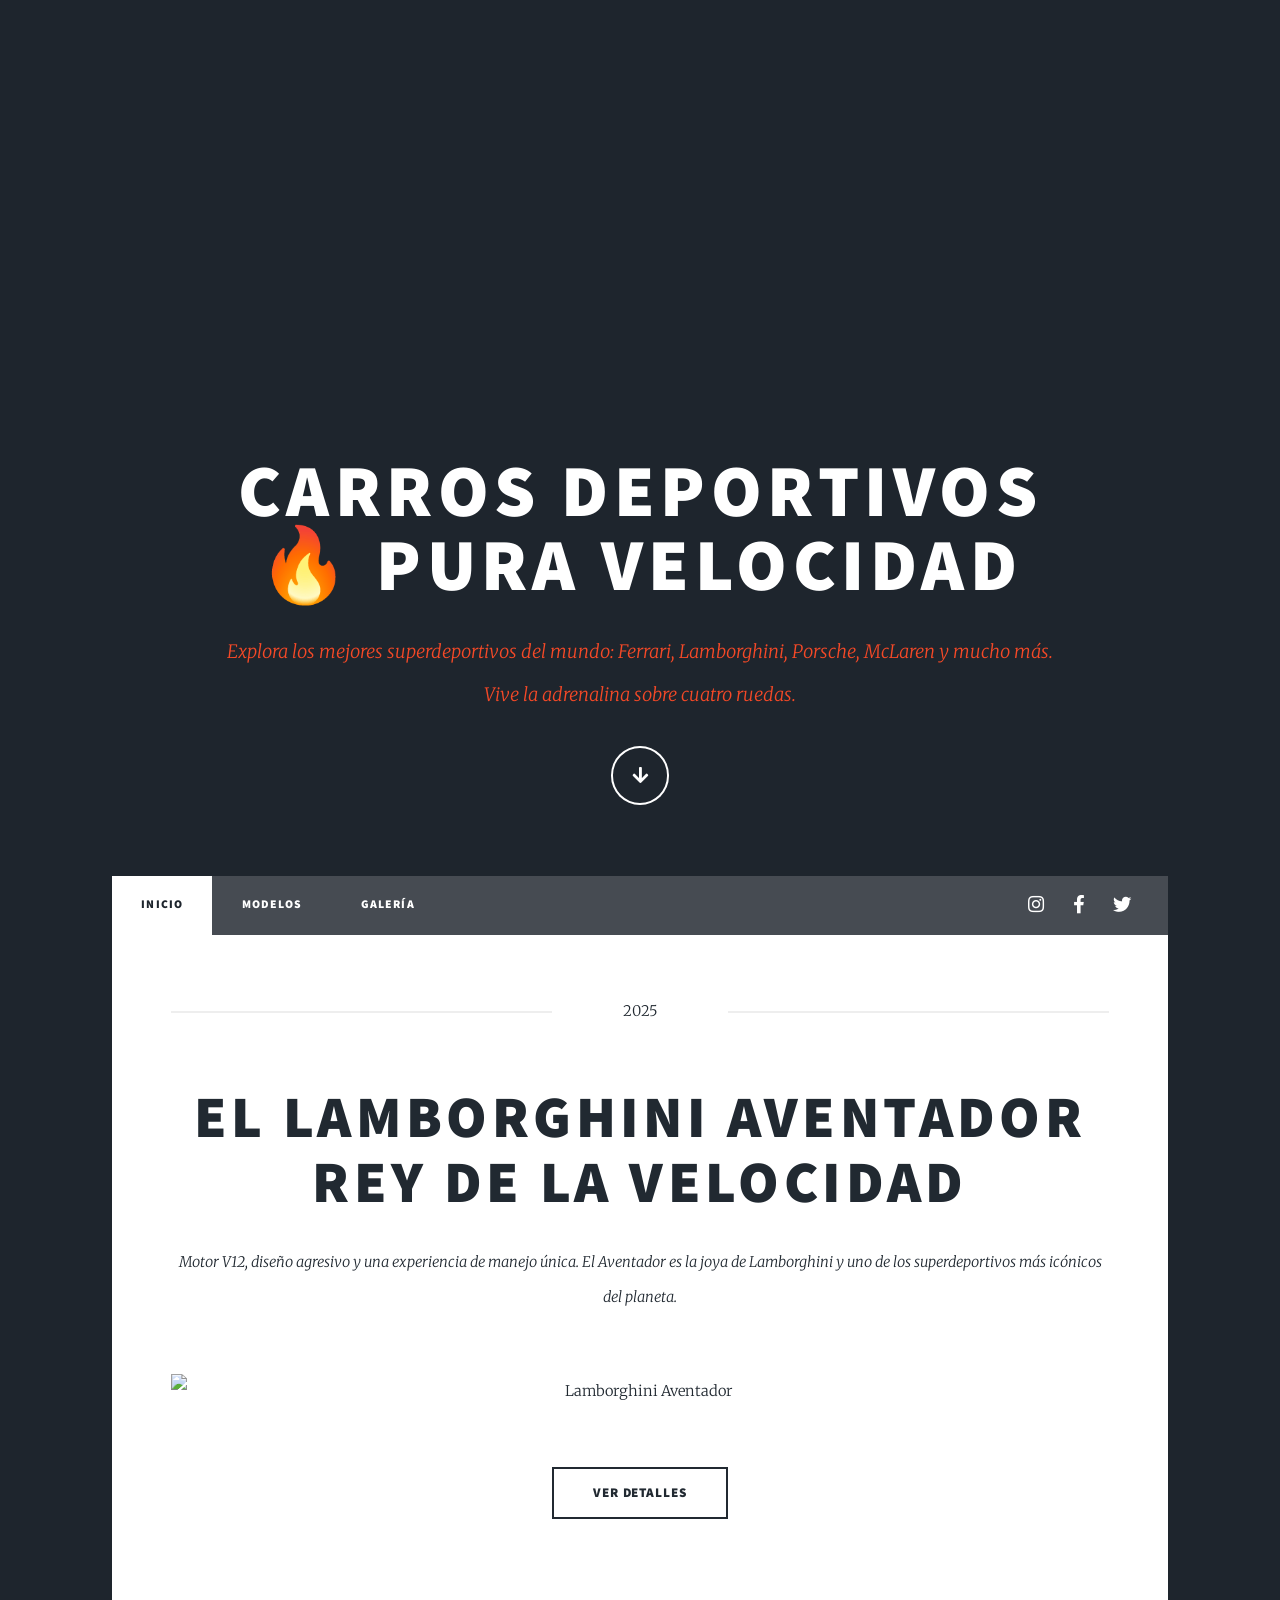
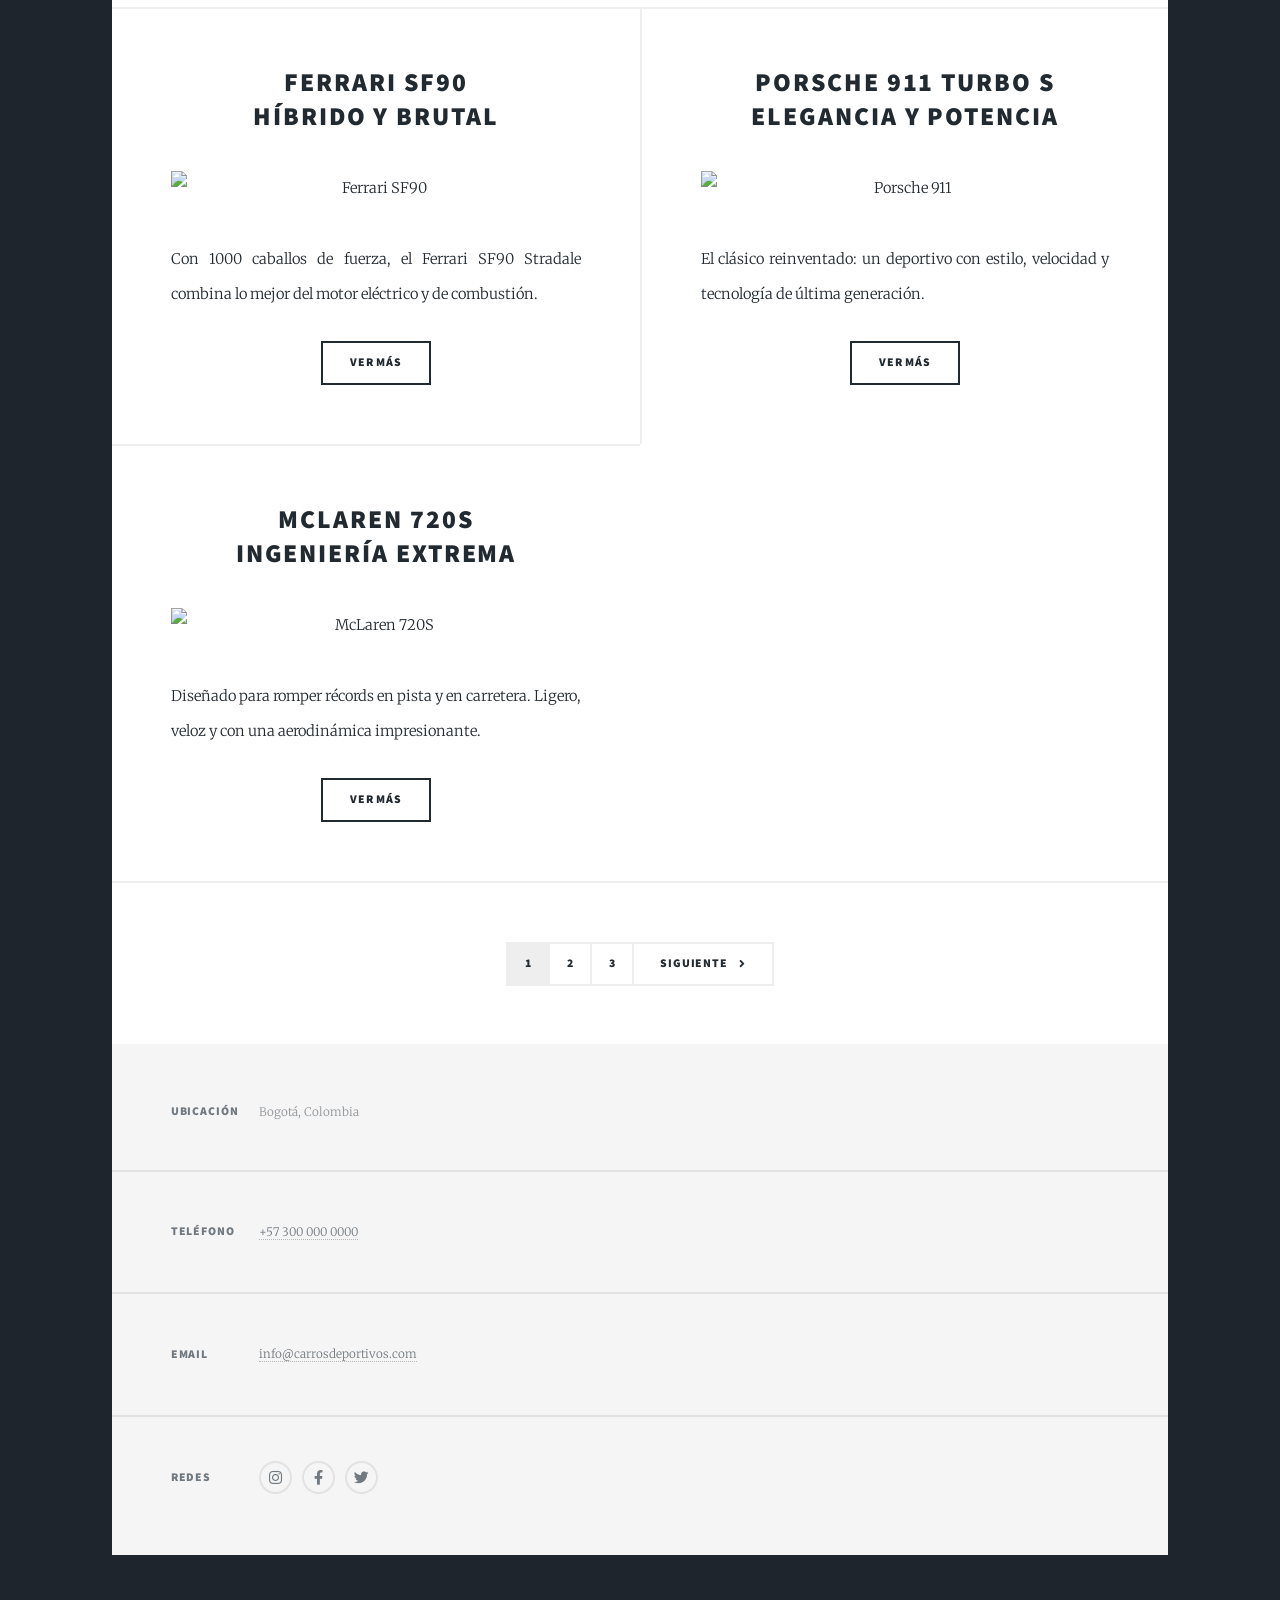
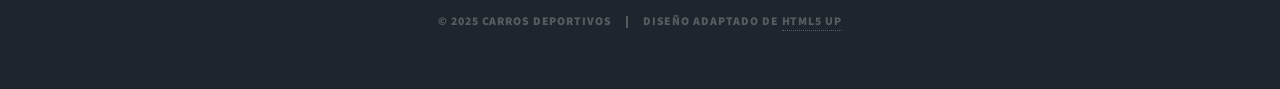
==== index.html @ 0b59e87b "Update index.html" ====
<!DOCTYPE HTML>
<html>
	<head>
		<title>Carros Deportivos</title>
		<meta charset="utf-8" />
		<meta name="viewport" content="width=device-width, initial-scale=1, user-scalable=no" />
		<link rel="stylesheet" href="assets/css/main.css" />
		<noscript><link rel="stylesheet" href="assets/css/noscript.css" /></noscript>
	</head>
	<body class="is-preload">

		<!-- Wrapper -->
			<img src="./assets/images/carros1.jpg" class="img-responsive" alt="">

				<!-- Intro -->
					<div id="intro">
						<h1>Carros Deportivos<br />
						🔥 Pura Velocidad</h1>
						<p>Explora los mejores superdeportivos del mundo: Ferrari, Lamborghini, Porsche, McLaren y mucho más.<br/>
						Vive la adrenalina sobre cuatro ruedas.</p>
						<ul class="actions">
							<li><a href="#main" class="button icon solid solo fa-arrow-down scrolly">Ver más</a></li>
						</ul>
					</div>

				<!-- Header -->
					<header id="header">
						<a href="index.html" class="logo">Carros Deportivos</a>
					</header>

				<!-- Nav -->
					<nav id="nav">
						<ul class="links">
							<li class="active"><a href="index.html">Inicio</a></li>
							<li><a href="generic.html">Modelos</a></li>
							<li><a href="elements.html">Galería</a></li>
						</ul>
						<ul class="icons">
							<li><a href="#" class="icon brands fa-instagram"><span class="label">Instagram</span></a></li>
							<li><a href="#" class="icon brands fa-facebook-f"><span class="label">Facebook</span></a></li>
							<li><a href="#" class="icon brands fa-twitter"><span class="label">Twitter</span></a></li>
						</ul>
					</nav>

				<!-- Main -->
					<div id="main">

						<!-- Featured Post -->
							<article class="post featured">
								<header class="major">
									<span class="date">2025</span>
									<h2><a href="#">El Lamborghini Aventador<br />
									Rey de la Velocidad</a></h2>
									<p>Motor V12, diseño agresivo y una experiencia de manejo única. 
									El Aventador es la joya de Lamborghini y uno de los superdeportivos más icónicos del planeta.</p>
								</header>
								<a href="#" class="image main"><img src="images/carros1.jpg" alt="Lamborghini Aventador" /></a>
								<ul class="actions special">
									<li><a href="#" class="button large">Ver Detalles</a></li>
								</ul>
							</article>

						<!-- Posts -->
							<section class="posts">
								<article>
									<header>
										<h2><a href="#">Ferrari SF90<br /> Híbrido y Brutal</a></h2>
									</header>
									<a href="#" class="image fit"><img src="https://upload.wikimedia.org/wikipedia/commons/d/d4/Ferrari_SF90_Stradale_4.jpg" alt="Ferrari SF90" /></a>
									<p>Con 1000 caballos de fuerza, el Ferrari SF90 Stradale combina lo mejor del motor eléctrico y de combustión.</p>
									<ul class="actions special">
										<li><a href="#" class="button">Ver Más</a></li>
									</ul>
								</article>
								<article>
									<header>
										<h2><a href="#">Porsche 911 Turbo S<br /> Elegancia y Potencia</a></h2>
									</header>
									<a href="#" class="image fit"><img src="images/porsche.jpg" alt="Porsche 911" /></a>
									<p>El clásico reinventado: un deportivo con estilo, velocidad y tecnología de última generación.</p>
									<ul class="actions special">
										<li><a href="#" class="button">Ver Más</a></li>
									</ul>
								</article>
								<article>
									<header>
										<h2><a href="#">McLaren 720S<br /> Ingeniería Extrema</a></h2>
									</header>
									<a href="#" class="image fit"><img src="images/mclaren.jpg" alt="McLaren 720S" /></a>
									<p>Diseñado para romper récords en pista y en carretera. Ligero, veloz y con una aerodinámica impresionante.</p>
									<ul class="actions special">
										<li><a href="#" class="button">Ver Más</a></li>
									</ul>
								</article>
							</section>

						<!-- Footer -->
							<footer>
								<div class="pagination">
									<a href="#" class="page active">1</a>
									<a href="#" class="page">2</a>
									<a href="#" class="page">3</a>
									<a href="#" class="next">Siguiente</a>
								</div>
							</footer>

					</div>

				<!-- Footer -->
					<footer id="footer">
						<section class="split contact">
							<section class="alt">
								<h3>Ubicación</h3>
								<p>Bogotá, Colombia</p>
							</section>
							<section>
								<h3>Teléfono</h3>
								<p><a href="#">+57 300 000 0000</a></p>
							</section>
							<section>
								<h3>Email</h3>
								<p><a href="#">info@carrosdeportivos.com</a></p>
							</section>
							<section>
								<h3>Redes</h3>
								<ul class="icons alt">
									<li><a href="#" class="icon brands alt fa-instagram"><span class="label">Instagram</span></a></li>
									<li><a href="#" class="icon brands alt fa-facebook-f"><span class="label">Facebook</span></a></li>
									<li><a href="#" class="icon brands alt fa-twitter"><span class="label">Twitter</span></a></li>
								</ul>
							</section>
						</section>
					</footer>

				<!-- Copyright -->
					<div id="copyright">
						<ul><li>&copy; 2025 Carros Deportivos</li><li>Diseño adaptado de <a href="https://html5up.net">HTML5 UP</a></li></ul>
					</div>

			</div>

		<!-- Scripts -->
			<script src="assets/js/jquery.min.js"></script>
			<script src="assets/js/jquery.scrollex.min.js"></script>
			<script src="assets/js/jquery.scrolly.min.js"></script>
			<script src="assets/js/browser.min.js"></script>
			<script src="assets/js/breakpoints.min.js"></script>
			<script src="assets/js/util.js"></script>
			<script src="assets/js/main.js"></script>

	</body>
</html>
---- assets/css/main.css ----
@import url(fontawesome-all.min.css);
@import url("https://fonts.googleapis.com/css?family=Merriweather:300,700,300italic,700italic|Source+Sans+Pro:900");

/*
	Massively by HTML5 UP
	html5up.net | @ajlkn
	Free for personal and commercial use under the CCA 3.0 license (html5up.net/license)

*/

html, body, div, span, applet, object,
iframe, h1, h2, h3, h4, h5, h6, p, blockquote,
pre, a, abbr, acronym, address, big, cite,
code, del, dfn, em, img, ins, kbd, q, s, samp,
small, strike, strong, sub, sup, tt, var, b,
u, i, center, dl, dt, dd, ol, ul, li, fieldset,
form, label, legend, table, caption, tbody,
tfoot, thead, tr, th, td, article, aside,
canvas, details, embed, figure, figcaption,
footer, header, hgroup, menu, nav, output, ruby,
section, summary, time, mark, audio, video {
	margin: 0;
	padding: 0;
	border: 0;
	font-size: 100%;
	font: inherit;
	vertical-align: baseline;}

article, aside, details, figcaption, figure,
footer, header, hgroup, menu, nav, section {
	display: block;}

body {
	line-height: 1;
}

ol, ul {
	list-style: none;
}

blockquote, q {
	quotes: none;
}

	blockquote:before, blockquote:after, q:before, q:after {
		content: '';
		content: none;
	}

table {
	border-collapse: collapse;
	border-spacing: 0;
}

body {
	-webkit-text-size-adjust: none;
}

mark {
	background-color: transparent;
	color: inherit;
}

input::-moz-focus-inner {
	border: 0;
	padding: 0;
}

input, select, textarea {
	-moz-appearance: none;
	-webkit-appearance: none;
	-ms-appearance: none;
	appearance: none;
}

/* Basic */

	@-ms-viewport {
		width: device-width;
	}

	body {
		-ms-overflow-style: scrollbar;
	}

	@media screen and (max-width: 480px) {

		html, body {
			min-width: 320px;
		}

	}

	html {
		box-sizing: border-box;
	}

	*, *:before, *:after {
		box-sizing: inherit;
	}

	body {
		background-color: #1e252d;
	}

		body.is-preload *, body.is-preload *:before, body.is-preload *:after {
			-moz-animation: none !important;
			-webkit-animation: none !important;
			-ms-animation: none !important;
			animation: none !important;
			-moz-transition: none !important;
			-webkit-transition: none !important;
			-ms-transition: none !important;
			transition: none !important;
		}

/* Type */

	html {
		font-size: 16pt;
	}

		@media screen and (max-width: 1680px) {

			html {
				font-size: 12pt;
			}

		}

		@media screen and (max-width: 1280px) {

			html {
				font-size: 11pt;
			}

		}

		@media screen and (max-width: 360px) {

			html {
				font-size: 10pt;
			}

		}

	body {
		color: #212931;
	}

	body, input, select, textarea {
		font-family: "Merriweather", Georgia, serif;
		font-weight: 300;
		font-size: 1rem;
		line-height: 2.375;
	}

	a {
		-moz-transition: color 0.2s ease-in-out, background-color 0.2s ease-in-out, border-color 0.2s ease-in-out, box-shadow 0.2s ease-in-out;
		-webkit-transition: color 0.2s ease-in-out, background-color 0.2s ease-in-out, border-color 0.2s ease-in-out, box-shadow 0.2s ease-in-out;
		-ms-transition: color 0.2s ease-in-out, background-color 0.2s ease-in-out, border-color 0.2s ease-in-out, box-shadow 0.2s ease-in-out;
		transition: color 0.2s ease-in-out, background-color 0.2s ease-in-out, border-color 0.2s ease-in-out, box-shadow 0.2s ease-in-out;
		border-bottom: dotted 1px;
		text-decoration: none;
	}

		a:hover {
			border-bottom-color: transparent;
		}

	strong, b {
		font-weight: 600;
	}

	em, i {
		font-style: italic;
	}

	p {
		text-align: justify;
		margin: 0 0 2rem 0;
	}

	h1, h2, h3, h4, h5, h6 {
		font-family: "Source Sans Pro", Helvetica, sans-serif;
		font-weight: 900;
		line-height: 1.5;
		letter-spacing: 0.075em;
		text-transform: uppercase;
		margin: 0 0 1rem 0;
	}

		h1 a, h2 a, h3 a, h4 a, h5 a, h6 a {
			border-bottom: 0;
			color: inherit;
			text-decoration: none;
		}

	h1 {
		font-size: 4rem;
		line-height: 1.1;
		margin: 0 0 2rem 0;
	}

	h2 {
		font-size: 1.75rem;
		line-height: 1.3;
		margin: 0 0 1.5rem 0;
	}

	h3 {
		font-size: 1.25rem;
		margin: 0 0 1.5rem 0;
	}

	h4 {
		font-size: 1rem;
	}

	h5 {
		font-size: 0.9rem;
	}

	h6 {
		font-size: 0.8rem;
	}

	sub {
		font-size: 0.8rem;
		position: relative;
		top: 0.5rem;
	}

	sup {
		font-size: 0.8rem;
		position: relative;
		top: -0.5rem;
	}

	blockquote {
		border-left: solid 4px;
		font-style: italic;
		margin: 0 0 2rem 0;
		padding: 0.5rem 0 0.5rem 2rem;
	}

	code {
		border: solid 2px;
		font-family: "Courier New", monospace;
		font-size: 0.9rem;
		margin: 0 0.25rem;
		padding: 0.25rem 0.65rem;
	}

	pre {
		-webkit-overflow-scrolling: touch;
		font-family: "Courier New", monospace;
		font-size: 0.9rem;
		margin: 0 0 2rem 0;
	}

		pre code {
			display: block;
			line-height: 1.75;
			padding: 1rem 1.5rem;
			overflow-x: auto;
		}

	hr {
		border: 0;
		border-bottom: solid 2px;
		margin: 3rem 0;
	}

		hr.major {
			margin: 5rem 0;
		}

	.align-left {
		text-align: left;
	}

	.align-center {
		text-align: center;
	}

	.align-right {
		text-align: right;
	}

	input, select, textarea {
		color: #212931;
	}

	a {
		color: #212931;
		border-bottom-color: rgba(33, 41, 49, 0.5);
	}

		a:hover {
			border-bottom-color: transparent;
			color: #18bfef !important;
		}

	strong, b {
		color: #212931;
	}

	h1, h2, h3, h4, h5, h6 {
		color: #212931;
	}

	blockquote {
		border-left-color: #eeeeee;
	}

	code {
		background: rgba(220, 220, 220, 0.25);
		border-color: #eeeeee;
	}

	hr {
		border-bottom-color: #eeeeee;
	}

/* Row */

	.row {
		display: flex;
		flex-wrap: wrap;
		box-sizing: border-box;
		align-items: stretch;
	}

		.row > * {
			box-sizing: border-box;
		}

		.row.gtr-uniform > * > :last-child {
			margin-bottom: 0;
		}

		.row.aln-left {
			justify-content: flex-start;
		}

		.row.aln-center {
			justify-content: center;
		}

		.row.aln-right {
			justify-content: flex-end;
		}

		.row.aln-top {
			align-items: flex-start;
		}

		.row.aln-middle {
			align-items: center;
		}

		.row.aln-bottom {
			align-items: flex-end;
		}

		.row > .imp {
			order: -1;
		}

		.row > .col-1 {
			width: 8.33333%;
		}

		.row > .off-1 {
			margin-left: 8.33333%;
		}

		.row > .col-2 {
			width: 16.66667%;
		}

		.row > .off-2 {
			margin-left: 16.66667%;
		}

		.row > .col-3 {
			width: 25%;
		}

		.row > .off-3 {
			margin-left: 25%;
		}

		.row > .col-4 {
			width: 33.33333%;
		}

		.row > .off-4 {
			margin-left: 33.33333%;
		}

		.row > .col-5 {
			width: 41.66667%;
		}

		.row > .off-5 {
			margin-left: 41.66667%;
		}

		.row > .col-6 {
			width: 50%;
		}

		.row > .off-6 {
			margin-left: 50%;
		}

		.row > .col-7 {
			width: 58.33333%;
		}

		.row > .off-7 {
			margin-left: 58.33333%;
		}

		.row > .col-8 {
			width: 66.66667%;
		}

		.row > .off-8 {
			margin-left: 66.66667%;
		}

		.row > .col-9 {
			width: 75%;
		}

		.row > .off-9 {
			margin-left: 75%;
		}

		.row > .col-10 {
			width: 83.33333%;
		}

		.row > .off-10 {
			margin-left: 83.33333%;
		}

		.row > .col-11 {
			width: 91.66667%;
		}

		.row > .off-11 {
			margin-left: 91.66667%;
		}

		.row > .col-12 {
			width: 100%;
		}

		.row > .off-12 {
			margin-left: 100%;
		}

		.row.gtr-0 {
			margin-top: 0;
			margin-left: 0rem;
		}

			.row.gtr-0 > * {
				padding: 0 0 0 0rem;
			}

			.row.gtr-0.gtr-uniform {
				margin-top: 0rem;
			}

				.row.gtr-0.gtr-uniform > * {
					padding-top: 0rem;
				}

		.row.gtr-25 {
			margin-top: 0;
			margin-left: -0.375rem;
		}

			.row.gtr-25 > * {
				padding: 0 0 0 0.375rem;
			}

			.row.gtr-25.gtr-uniform {
				margin-top: -0.375rem;
			}

				.row.gtr-25.gtr-uniform > * {
					padding-top: 0.375rem;
				}

		.row.gtr-50 {
			margin-top: 0;
			margin-left: -0.75rem;
		}

			.row.gtr-50 > * {
				padding: 0 0 0 0.75rem;
			}

			.row.gtr-50.gtr-uniform {
				margin-top: -0.75rem;
			}

				.row.gtr-50.gtr-uniform > * {
					padding-top: 0.75rem;
				}

		.row {
			margin-top: 0;
			margin-left: -1.5rem;
		}

			.row > * {
				padding: 0 0 0 1.5rem;
			}

			.row.gtr-uniform {
				margin-top: -1.5rem;
			}

				.row.gtr-uniform > * {
					padding-top: 1.5rem;
				}

		.row.gtr-150 {
			margin-top: 0;
			margin-left: -2.25rem;
		}

			.row.gtr-150 > * {
				padding: 0 0 0 2.25rem;
			}

			.row.gtr-150.gtr-uniform {
				margin-top: -2.25rem;
			}

				.row.gtr-150.gtr-uniform > * {
					padding-top: 2.25rem;
				}

		.row.gtr-200 {
			margin-top: 0;
			margin-left: -3rem;
		}

			.row.gtr-200 > * {
				padding: 0 0 0 3rem;
			}

			.row.gtr-200.gtr-uniform {
				margin-top: -3rem;
			}

				.row.gtr-200.gtr-uniform > * {
					padding-top: 3rem;
				}

		@media screen and (max-width: 1680px) {

			.row {
				display: flex;
				flex-wrap: wrap;
				box-sizing: border-box;
				align-items: stretch;
			}

				.row > * {
					box-sizing: border-box;
				}

				.row.gtr-uniform > * > :last-child {
					margin-bottom: 0;
				}

				.row.aln-left {
					justify-content: flex-start;
				}

				.row.aln-center {
					justify-content: center;
				}

				.row.aln-right {
					justify-content: flex-end;
				}

				.row.aln-top {
					align-items: flex-start;
				}

				.row.aln-middle {
					align-items: center;
				}

				.row.aln-bottom {
					align-items: flex-end;
				}

				.row > .imp-xlarge {
					order: -1;
				}

				.row > .col-1-xlarge {
					width: 8.33333%;
				}

				.row > .off-1-xlarge {
					margin-left: 8.33333%;
				}

				.row > .col-2-xlarge {
					width: 16.66667%;
				}

				.row > .off-2-xlarge {
					margin-left: 16.66667%;
				}

				.row > .col-3-xlarge {
					width: 25%;
				}

				.row > .off-3-xlarge {
					margin-left: 25%;
				}

				.row > .col-4-xlarge {
					width: 33.33333%;
				}

				.row > .off-4-xlarge {
					margin-left: 33.33333%;
				}

				.row > .col-5-xlarge {
					width: 41.66667%;
				}

				.row > .off-5-xlarge {
					margin-left: 41.66667%;
				}

				.row > .col-6-xlarge {
					width: 50%;
				}

				.row > .off-6-xlarge {
					margin-left: 50%;
				}

				.row > .col-7-xlarge {
					width: 58.33333%;
				}

				.row > .off-7-xlarge {
					margin-left: 58.33333%;
				}

				.row > .col-8-xlarge {
					width: 66.66667%;
				}

				.row > .off-8-xlarge {
					margin-left: 66.66667%;
				}

				.row > .col-9-xlarge {
					width: 75%;
				}

				.row > .off-9-xlarge {
					margin-left: 75%;
				}

				.row > .col-10-xlarge {
					width: 83.33333%;
				}

				.row > .off-10-xlarge {
					margin-left: 83.33333%;
				}

				.row > .col-11-xlarge {
					width: 91.66667%;
				}

				.row > .off-11-xlarge {
					margin-left: 91.66667%;
				}

				.row > .col-12-xlarge {
					width: 100%;
				}

				.row > .off-12-xlarge {
					margin-left: 100%;
				}

				.row.gtr-0 {
					margin-top: 0;
					margin-left: 0rem;
				}

					.row.gtr-0 > * {
						padding: 0 0 0 0rem;
					}

					.row.gtr-0.gtr-uniform {
						margin-top: 0rem;
					}

						.row.gtr-0.gtr-uniform > * {
							padding-top: 0rem;
						}

				.row.gtr-25 {
					margin-top: 0;
					margin-left: -0.375rem;
				}

					.row.gtr-25 > * {
						padding: 0 0 0 0.375rem;
					}

					.row.gtr-25.gtr-uniform {
						margin-top: -0.375rem;
					}

						.row.gtr-25.gtr-uniform > * {
							padding-top: 0.375rem;
						}

				.row.gtr-50 {
					margin-top: 0;
					margin-left: -0.75rem;
				}

					.row.gtr-50 > * {
						padding: 0 0 0 0.75rem;
					}

					.row.gtr-50.gtr-uniform {
						margin-top: -0.75rem;
					}

						.row.gtr-50.gtr-uniform > * {
							padding-top: 0.75rem;
						}

				.row {
					margin-top: 0;
					margin-left: -1.5rem;
				}

					.row > * {
						padding: 0 0 0 1.5rem;
					}

					.row.gtr-uniform {
						margin-top: -1.5rem;
					}

						.row.gtr-uniform > * {
							padding-top: 1.5rem;
						}

				.row.gtr-150 {
					margin-top: 0;
					margin-left: -2.25rem;
				}

					.row.gtr-150 > * {
						padding: 0 0 0 2.25rem;
					}

					.row.gtr-150.gtr-uniform {
						margin-top: -2.25rem;
					}

						.row.gtr-150.gtr-uniform > * {
							padding-top: 2.25rem;
						}

				.row.gtr-200 {
					margin-top: 0;
					margin-left: -3rem;
				}

					.row.gtr-200 > * {
						padding: 0 0 0 3rem;
					}

					.row.gtr-200.gtr-uniform {
						margin-top: -3rem;
					}

						.row.gtr-200.gtr-uniform > * {
							padding-top: 3rem;
						}

		}

		@media screen and (max-width: 1280px) {

			.row {
				display: flex;
				flex-wrap: wrap;
				box-sizing: border-box;
				align-items: stretch;
			}

				.row > * {
					box-sizing: border-box;
				}

				.row.gtr-uniform > * > :last-child {
					margin-bottom: 0;
				}

				.row.aln-left {
					justify-content: flex-start;
				}

				.row.aln-center {
					justify-content: center;
				}

				.row.aln-right {
					justify-content: flex-end;
				}

				.row.aln-top {
					align-items: flex-start;
				}

				.row.aln-middle {
					align-items: center;
				}

				.row.aln-bottom {
					align-items: flex-end;
				}

				.row > .imp-large {
					order: -1;
				}

				.row > .col-1-large {
					width: 8.33333%;
				}

				.row > .off-1-large {
					margin-left: 8.33333%;
				}

				.row > .col-2-large {
					width: 16.66667%;
				}

				.row > .off-2-large {
					margin-left: 16.66667%;
				}

				.row > .col-3-large {
					width: 25%;
				}

				.row > .off-3-large {
					margin-left: 25%;
				}

				.row > .col-4-large {
					width: 33.33333%;
				}

				.row > .off-4-large {
					margin-left: 33.33333%;
				}

				.row > .col-5-large {
					width: 41.66667%;
				}

				.row > .off-5-large {
					margin-left: 41.66667%;
				}

				.row > .col-6-large {
					width: 50%;
				}

				.row > .off-6-large {
					margin-left: 50%;
				}

				.row > .col-7-large {
					width: 58.33333%;
				}

				.row > .off-7-large {
					margin-left: 58.33333%;
				}

				.row > .col-8-large {
					width: 66.66667%;
				}

				.row > .off-8-large {
					margin-left: 66.66667%;
				}

				.row > .col-9-large {
					width: 75%;
				}

				.row > .off-9-large {
					margin-left: 75%;
				}

				.row > .col-10-large {
					width: 83.33333%;
				}

				.row > .off-10-large {
					margin-left: 83.33333%;
				}

				.row > .col-11-large {
					width: 91.66667%;
				}

				.row > .off-11-large {
					margin-left: 91.66667%;
				}

				.row > .col-12-large {
					width: 100%;
				}

				.row > .off-12-large {
					margin-left: 100%;
				}

				.row.gtr-0 {
					margin-top: 0;
					margin-left: 0rem;
				}

					.row.gtr-0 > * {
						padding: 0 0 0 0rem;
					}

					.row.gtr-0.gtr-uniform {
						margin-top: 0rem;
					}

						.row.gtr-0.gtr-uniform > * {
							padding-top: 0rem;
						}

				.row.gtr-25 {
					margin-top: 0;
					margin-left: -0.375rem;
				}

					.row.gtr-25 > * {
						padding: 0 0 0 0.375rem;
					}

					.row.gtr-25.gtr-uniform {
						margin-top: -0.375rem;
					}

						.row.gtr-25.gtr-uniform > * {
							padding-top: 0.375rem;
						}

				.row.gtr-50 {
					margin-top: 0;
					margin-left: -0.75rem;
				}

					.row.gtr-50 > * {
						padding: 0 0 0 0.75rem;
					}

					.row.gtr-50.gtr-uniform {
						margin-top: -0.75rem;
					}

						.row.gtr-50.gtr-uniform > * {
							padding-top: 0.75rem;
						}

				.row {
					margin-top: 0;
					margin-left: -1.5rem;
				}

					.row > * {
						padding: 0 0 0 1.5rem;
					}

					.row.gtr-uniform {
						margin-top: -1.5rem;
					}

						.row.gtr-uniform > * {
							padding-top: 1.5rem;
						}

				.row.gtr-150 {
					margin-top: 0;
					margin-left: -2.25rem;
				}

					.row.gtr-150 > * {
						padding: 0 0 0 2.25rem;
					}

					.row.gtr-150.gtr-uniform {
						margin-top: -2.25rem;
					}

						.row.gtr-150.gtr-uniform > * {
							padding-top: 2.25rem;
						}

				.row.gtr-200 {
					margin-top: 0;
					margin-left: -3rem;
				}

					.row.gtr-200 > * {
						padding: 0 0 0 3rem;
					}

					.row.gtr-200.gtr-uniform {
						margin-top: -3rem;
					}

						.row.gtr-200.gtr-uniform > * {
							padding-top: 3rem;
						}

		}

		@media screen and (max-width: 980px) {

			.row {
				display: flex;
				flex-wrap: wrap;
				box-sizing: border-box;
				align-items: stretch;
			}

				.row > * {
					box-sizing: border-box;
				}

				.row.gtr-uniform > * > :last-child {
					margin-bottom: 0;
				}

				.row.aln-left {
					justify-content: flex-start;
				}

				.row.aln-center {
					justify-content: center;
				}

				.row.aln-right {
					justify-content: flex-end;
				}

				.row.aln-top {
					align-items: flex-start;
				}

				.row.aln-middle {
					align-items: center;
				}

				.row.aln-bottom {
					align-items: flex-end;
				}

				.row > .imp-medium {
					order: -1;
				}

				.row > .col-1-medium {
					width: 8.33333%;
				}

				.row > .off-1-medium {
					margin-left: 8.33333%;
				}

				.row > .col-2-medium {
					width: 16.66667%;
				}

				.row > .off-2-medium {
					margin-left: 16.66667%;
				}

				.row > .col-3-medium {
					width: 25%;
				}

				.row > .off-3-medium {
					margin-left: 25%;
				}

				.row > .col-4-medium {
					width: 33.33333%;
				}

				.row > .off-4-medium {
					margin-left: 33.33333%;
				}

				.row > .col-5-medium {
					width: 41.66667%;
				}

				.row > .off-5-medium {
					margin-left: 41.66667%;
				}

				.row > .col-6-medium {
					width: 50%;
				}

				.row > .off-6-medium {
					margin-left: 50%;
				}

				.row > .col-7-medium {
					width: 58.33333%;
				}

				.row > .off-7-medium {
					margin-left: 58.33333%;
				}

				.row > .col-8-medium {
					width: 66.66667%;
				}

				.row > .off-8-medium {
					margin-left: 66.66667%;
				}

				.row > .col-9-medium {
					width: 75%;
				}

				.row > .off-9-medium {
					margin-left: 75%;
				}

				.row > .col-10-medium {
					width: 83.33333%;
				}

				.row > .off-10-medium {
					margin-left: 83.33333%;
				}

				.row > .col-11-medium {
					width: 91.66667%;
				}

				.row > .off-11-medium {
					margin-left: 91.66667%;
				}

				.row > .col-12-medium {
					width: 100%;
				}

				.row > .off-12-medium {
					margin-left: 100%;
				}

				.row.gtr-0 {
					margin-top: 0;
					margin-left: 0rem;
				}

					.row.gtr-0 > * {
						padding: 0 0 0 0rem;
					}

					.row.gtr-0.gtr-uniform {
						margin-top: 0rem;
					}

						.row.gtr-0.gtr-uniform > * {
							padding-top: 0rem;
						}

				.row.gtr-25 {
					margin-top: 0;
					margin-left: -0.375rem;
				}

					.row.gtr-25 > * {
						padding: 0 0 0 0.375rem;
					}

					.row.gtr-25.gtr-uniform {
						margin-top: -0.375rem;
					}

						.row.gtr-25.gtr-uniform > * {
							padding-top: 0.375rem;
						}

				.row.gtr-50 {
					margin-top: 0;
					margin-left: -0.75rem;
				}

					.row.gtr-50 > * {
						padding: 0 0 0 0.75rem;
					}

					.row.gtr-50.gtr-uniform {
						margin-top: -0.75rem;
					}

						.row.gtr-50.gtr-uniform > * {
							padding-top: 0.75rem;
						}

				.row {
					margin-top: 0;
					margin-left: -1.5rem;
				}

					.row > * {
						padding: 0 0 0 1.5rem;
					}

					.row.gtr-uniform {
						margin-top: -1.5rem;
					}

						.row.gtr-uniform > * {
							padding-top: 1.5rem;
						}

				.row.gtr-150 {
					margin-top: 0;
					margin-left: -2.25rem;
				}

					.row.gtr-150 > * {
						padding: 0 0 0 2.25rem;
					}

					.row.gtr-150.gtr-uniform {
						margin-top: -2.25rem;
					}

						.row.gtr-150.gtr-uniform > * {
							padding-top: 2.25rem;
						}

				.row.gtr-200 {
					margin-top: 0;
					margin-left: -3rem;
				}

					.row.gtr-200 > * {
						padding: 0 0 0 3rem;
					}

					.row.gtr-200.gtr-uniform {
						margin-top: -3rem;
					}

						.row.gtr-200.gtr-uniform > * {
							padding-top: 3rem;
						}

		}

		@media screen and (max-width: 736px) {

			.row {
				display: flex;
				flex-wrap: wrap;
				box-sizing: border-box;
				align-items: stretch;
			}

				.row > * {
					box-sizing: border-box;
				}

				.row.gtr-uniform > * > :last-child {
					margin-bottom: 0;
				}

				.row.aln-left {
					justify-content: flex-start;
				}

				.row.aln-center {
					justify-content: center;
				}

				.row.aln-right {
					justify-content: flex-end;
				}

				.row.aln-top {
					align-items: flex-start;
				}

				.row.aln-middle {
					align-items: center;
				}

				.row.aln-bottom {
					align-items: flex-end;
				}

				.row > .imp-small {
					order: -1;
				}

				.row > .col-1-small {
					width: 8.33333%;
				}

				.row > .off-1-small {
					margin-left: 8.33333%;
				}

				.row > .col-2-small {
					width: 16.66667%;
				}

				.row > .off-2-small {
					margin-left: 16.66667%;
				}

				.row > .col-3-small {
					width: 25%;
				}

				.row > .off-3-small {
					margin-left: 25%;
				}

				.row > .col-4-small {
					width: 33.33333%;
				}

				.row > .off-4-small {
					margin-left: 33.33333%;
				}

				.row > .col-5-small {
					width: 41.66667%;
				}

				.row > .off-5-small {
					margin-left: 41.66667%;
				}

				.row > .col-6-small {
					width: 50%;
				}

				.row > .off-6-small {
					margin-left: 50%;
				}

				.row > .col-7-small {
					width: 58.33333%;
				}

				.row > .off-7-small {
					margin-left: 58.33333%;
				}

				.row > .col-8-small {
					width: 66.66667%;
				}

				.row > .off-8-small {
					margin-left: 66.66667%;
				}

				.row > .col-9-small {
					width: 75%;
				}

				.row > .off-9-small {
					margin-left: 75%;
				}

				.row > .col-10-small {
					width: 83.33333%;
				}

				.row > .off-10-small {
					margin-left: 83.33333%;
				}

				.row > .col-11-small {
					width: 91.66667%;
				}

				.row > .off-11-small {
					margin-left: 91.66667%;
				}

				.row > .col-12-small {
					width: 100%;
				}

				.row > .off-12-small {
					margin-left: 100%;
				}

				.row.gtr-0 {
					margin-top: 0;
					margin-left: 0rem;
				}

					.row.gtr-0 > * {
						padding: 0 0 0 0rem;
					}

					.row.gtr-0.gtr-uniform {
						margin-top: 0rem;
					}

						.row.gtr-0.gtr-uniform > * {
							padding-top: 0rem;
						}

				.row.gtr-25 {
					margin-top: 0;
					margin-left: -0.375rem;
				}

					.row.gtr-25 > * {
						padding: 0 0 0 0.375rem;
					}

					.row.gtr-25.gtr-uniform {
						margin-top: -0.375rem;
					}

						.row.gtr-25.gtr-uniform > * {
							padding-top: 0.375rem;
						}

				.row.gtr-50 {
					margin-top: 0;
					margin-left: -0.75rem;
				}

					.row.gtr-50 > * {
						padding: 0 0 0 0.75rem;
					}

					.row.gtr-50.gtr-uniform {
						margin-top: -0.75rem;
					}

						.row.gtr-50.gtr-uniform > * {
							padding-top: 0.75rem;
						}

				.row {
					margin-top: 0;
					margin-left: -1.5rem;
				}

					.row > * {
						padding: 0 0 0 1.5rem;
					}

					.row.gtr-uniform {
						margin-top: -1.5rem;
					}

						.row.gtr-uniform > * {
							padding-top: 1.5rem;
						}

				.row.gtr-150 {
					margin-top: 0;
					margin-left: -2.25rem;
				}

					.row.gtr-150 > * {
						padding: 0 0 0 2.25rem;
					}

					.row.gtr-150.gtr-uniform {
						margin-top: -2.25rem;
					}

						.row.gtr-150.gtr-uniform > * {
							padding-top: 2.25rem;
						}

				.row.gtr-200 {
					margin-top: 0;
					margin-left: -3rem;
				}

					.row.gtr-200 > * {
						padding: 0 0 0 3rem;
					}

					.row.gtr-200.gtr-uniform {
						margin-top: -3rem;
					}

						.row.gtr-200.gtr-uniform > * {
							padding-top: 3rem;
						}

		}

		@media screen and (max-width: 480px) {

			.row {
				display: flex;
				flex-wrap: wrap;
				box-sizing: border-box;
				align-items: stretch;
			}

				.row > * {
					box-sizing: border-box;
				}

				.row.gtr-uniform > * > :last-child {
					margin-bottom: 0;
				}

				.row.aln-left {
					justify-content: flex-start;
				}

				.row.aln-center {
					justify-content: center;
				}

				.row.aln-right {
					justify-content: flex-end;
				}

				.row.aln-top {
					align-items: flex-start;
				}

				.row.aln-middle {
					align-items: center;
				}

				.row.aln-bottom {
					align-items: flex-end;
				}

				.row > .imp-xsmall {
					order: -1;
				}

				.row > .col-1-xsmall {
					width: 8.33333%;
				}

				.row > .off-1-xsmall {
					margin-left: 8.33333%;
				}

				.row > .col-2-xsmall {
					width: 16.66667%;
				}

				.row > .off-2-xsmall {
					margin-left: 16.66667%;
				}

				.row > .col-3-xsmall {
					width: 25%;
				}

				.row > .off-3-xsmall {
					margin-left: 25%;
				}

				.row > .col-4-xsmall {
					width: 33.33333%;
				}

				.row > .off-4-xsmall {
					margin-left: 33.33333%;
				}

				.row > .col-5-xsmall {
					width: 41.66667%;
				}

				.row > .off-5-xsmall {
					margin-left: 41.66667%;
				}

				.row > .col-6-xsmall {
					width: 50%;
				}

				.row > .off-6-xsmall {
					margin-left: 50%;
				}

				.row > .col-7-xsmall {
					width: 58.33333%;
				}

				.row > .off-7-xsmall {
					margin-left: 58.33333%;
				}

				.row > .col-8-xsmall {
					width: 66.66667%;
				}

				.row > .off-8-xsmall {
					margin-left: 66.66667%;
				}

				.row > .col-9-xsmall {
					width: 75%;
				}

				.row > .off-9-xsmall {
					margin-left: 75%;
				}

				.row > .col-10-xsmall {
					width: 83.33333%;
				}

				.row > .off-10-xsmall {
					margin-left: 83.33333%;
				}

				.row > .col-11-xsmall {
					width: 91.66667%;
				}

				.row > .off-11-xsmall {
					margin-left: 91.66667%;
				}

				.row > .col-12-xsmall {
					width: 100%;
				}

				.row > .off-12-xsmall {
					margin-left: 100%;
				}

				.row.gtr-0 {
					margin-top: 0;
					margin-left: 0rem;
				}

					.row.gtr-0 > * {
						padding: 0 0 0 0rem;
					}

					.row.gtr-0.gtr-uniform {
						margin-top: 0rem;
					}

						.row.gtr-0.gtr-uniform > * {
							padding-top: 0rem;
						}

				.row.gtr-25 {
					margin-top: 0;
					margin-left: -0.375rem;
				}

					.row.gtr-25 > * {
						padding: 0 0 0 0.375rem;
					}

					.row.gtr-25.gtr-uniform {
						margin-top: -0.375rem;
					}

						.row.gtr-25.gtr-uniform > * {
							padding-top: 0.375rem;
						}

				.row.gtr-50 {
					margin-top: 0;
					margin-left: -0.75rem;
				}

					.row.gtr-50 > * {
						padding: 0 0 0 0.75rem;
					}

					.row.gtr-50.gtr-uniform {
						margin-top: -0.75rem;
					}

						.row.gtr-50.gtr-uniform > * {
							padding-top: 0.75rem;
						}

				.row {
					margin-top: 0;
					margin-left: -1.5rem;
				}

					.row > * {
						padding: 0 0 0 1.5rem;
					}

					.row.gtr-uniform {
						margin-top: -1.5rem;
					}

						.row.gtr-uniform > * {
							padding-top: 1.5rem;
						}

				.row.gtr-150 {
					margin-top: 0;
					margin-left: -2.25rem;
				}

					.row.gtr-150 > * {
						padding: 0 0 0 2.25rem;
					}

					.row.gtr-150.gtr-uniform {
						margin-top: -2.25rem;
					}

						.row.gtr-150.gtr-uniform > * {
							padding-top: 2.25rem;
						}

				.row.gtr-200 {
					margin-top: 0;
					margin-left: -3rem;
				}

					.row.gtr-200 > * {
						padding: 0 0 0 3rem;
					}

					.row.gtr-200.gtr-uniform {
						margin-top: -3rem;
					}

						.row.gtr-200.gtr-uniform > * {
							padding-top: 3rem;
						}

		}

		@media screen and (max-width: 360px) {

			.row {
				display: flex;
				flex-wrap: wrap;
				box-sizing: border-box;
				align-items: stretch;
			}

				.row > * {
					box-sizing: border-box;
				}

				.row.gtr-uniform > * > :last-child {
					margin-bottom: 0;
				}

				.row.aln-left {
					justify-content: flex-start;
				}

				.row.aln-center {
					justify-content: center;
				}

				.row.aln-right {
					justify-content: flex-end;
				}

				.row.aln-top {
					align-items: flex-start;
				}

				.row.aln-middle {
					align-items: center;
				}

				.row.aln-bottom {
					align-items: flex-end;
				}

				.row > .imp-xxsmall {
					order: -1;
				}

				.row > .col-1-xxsmall {
					width: 8.33333%;
				}

				.row > .off-1-xxsmall {
					margin-left: 8.33333%;
				}

				.row > .col-2-xxsmall {
					width: 16.66667%;
				}

				.row > .off-2-xxsmall {
					margin-left: 16.66667%;
				}

				.row > .col-3-xxsmall {
					width: 25%;
				}

				.row > .off-3-xxsmall {
					margin-left: 25%;
				}

				.row > .col-4-xxsmall {
					width: 33.33333%;
				}

				.row > .off-4-xxsmall {
					margin-left: 33.33333%;
				}

				.row > .col-5-xxsmall {
					width: 41.66667%;
				}

				.row > .off-5-xxsmall {
					margin-left: 41.66667%;
				}

				.row > .col-6-xxsmall {
					width: 50%;
				}

				.row > .off-6-xxsmall {
					margin-left: 50%;
				}

				.row > .col-7-xxsmall {
					width: 58.33333%;
				}

				.row > .off-7-xxsmall {
					margin-left: 58.33333%;
				}

				.row > .col-8-xxsmall {
					width: 66.66667%;
				}

				.row > .off-8-xxsmall {
					margin-left: 66.66667%;
				}

				.row > .col-9-xxsmall {
					width: 75%;
				}

				.row > .off-9-xxsmall {
					margin-left: 75%;
				}

				.row > .col-10-xxsmall {
					width: 83.33333%;
				}

				.row > .off-10-xxsmall {
					margin-left: 83.33333%;
				}

				.row > .col-11-xxsmall {
					width: 91.66667%;
				}

				.row > .off-11-xxsmall {
					margin-left: 91.66667%;
				}

				.row > .col-12-xxsmall {
					width: 100%;
				}

				.row > .off-12-xxsmall {
					margin-left: 100%;
				}

				.row.gtr-0 {
					margin-top: 0;
					margin-left: 0rem;
				}

					.row.gtr-0 > * {
						padding: 0 0 0 0rem;
					}

					.row.gtr-0.gtr-uniform {
						margin-top: 0rem;
					}

						.row.gtr-0.gtr-uniform > * {
							padding-top: 0rem;
						}

				.row.gtr-25 {
					margin-top: 0;
					margin-left: -0.375rem;
				}

					.row.gtr-25 > * {
						padding: 0 0 0 0.375rem;
					}

					.row.gtr-25.gtr-uniform {
						margin-top: -0.375rem;
					}

						.row.gtr-25.gtr-uniform > * {
							padding-top: 0.375rem;
						}

				.row.gtr-50 {
					margin-top: 0;
					margin-left: -0.75rem;
				}

					.row.gtr-50 > * {
						padding: 0 0 0 0.75rem;
					}

					.row.gtr-50.gtr-uniform {
						margin-top: -0.75rem;
					}

						.row.gtr-50.gtr-uniform > * {
							padding-top: 0.75rem;
						}

				.row {
					margin-top: 0;
					margin-left: -1.5rem;
				}

					.row > * {
						padding: 0 0 0 1.5rem;
					}

					.row.gtr-uniform {
						margin-top: -1.5rem;
					}

						.row.gtr-uniform > * {
							padding-top: 1.5rem;
						}

				.row.gtr-150 {
					margin-top: 0;
					margin-left: -2.25rem;
				}

					.row.gtr-150 > * {
						padding: 0 0 0 2.25rem;
					}

					.row.gtr-150.gtr-uniform {
						margin-top: -2.25rem;
					}

						.row.gtr-150.gtr-uniform > * {
							padding-top: 2.25rem;
						}

				.row.gtr-200 {
					margin-top: 0;
					margin-left: -3rem;
				}

					.row.gtr-200 > * {
						padding: 0 0 0 3rem;
					}

					.row.gtr-200.gtr-uniform {
						margin-top: -3rem;
					}

						.row.gtr-200.gtr-uniform > * {
							padding-top: 3rem;
						}

		}

/* Box */

	.box {
		border: solid 2px;
		margin-bottom: 2rem;
		padding: 1.5rem;
	}

		.box > :last-child,
		.box > :last-child > :last-child,
		.box > :last-child > :last-child > :last-child {
			margin-bottom: 0;
		}

		.box.alt {
			border: 0;
			border-radius: 0;
			padding: 0;
		}

	.box {
		border-color: #eeeeee;
	}

/* Button */

	input[type="submit"],
	input[type="reset"],
	input[type="button"],
	button,
	.button {
		-moz-appearance: none;
		-webkit-appearance: none;
		-ms-appearance: none;
		appearance: none;
		-moz-transition: background-color 0.2s ease-in-out, box-shadow 0.2s ease-in-out, color 0.2s ease-in-out;
		-webkit-transition: background-color 0.2s ease-in-out, box-shadow 0.2s ease-in-out, color 0.2s ease-in-out;
		-ms-transition: background-color 0.2s ease-in-out, box-shadow 0.2s ease-in-out, color 0.2s ease-in-out;
		transition: background-color 0.2s ease-in-out, box-shadow 0.2s ease-in-out, color 0.2s ease-in-out;
		border: 0;
		border-radius: 0;
		cursor: pointer;
		display: inline-block;
		font-family: "Source Sans Pro", Helvetica, sans-serif;
		font-size: 0.8rem;
		font-weight: 900;
		letter-spacing: 0.075em;
		height: 3rem;
		line-height: 3rem;
		padding: 0 2rem;
		text-align: center;
		text-decoration: none;
		text-transform: uppercase;
		white-space: nowrap;
	}

		input[type="submit"].icon:before,
		input[type="reset"].icon:before,
		input[type="button"].icon:before,
		button.icon:before,
		.button.icon:before {
			margin-right: 0.5rem;
		}

		input[type="submit"].icon.solo,
		input[type="reset"].icon.solo,
		input[type="button"].icon.solo,
		button.icon.solo,
		.button.icon.solo {
			position: relative;
			width: 4rem;
			height: 4rem;
			line-height: 4rem;
			border-radius: 4rem;
			text-indent: 4rem;
			overflow: hidden;
			padding: 0;
			white-space: nowrap;
		}

			input[type="submit"].icon.solo:before,
			input[type="reset"].icon.solo:before,
			input[type="button"].icon.solo:before,
			button.icon.solo:before,
			.button.icon.solo:before {
				position: absolute;
				display: block;
				top: 0;
				left: 0;
				width: inherit;
				height: inherit;
				line-height: inherit;
				font-size: 1.25rem;
				margin-right: 0;
				text-align: center;
				text-indent: 0;
			}

		input[type="submit"].fit,
		input[type="reset"].fit,
		input[type="button"].fit,
		button.fit,
		.button.fit {
			width: 100%;
		}

		input[type="submit"].small,
		input[type="reset"].small,
		input[type="button"].small,
		button.small,
		.button.small {
			font-size: 0.7rem;
			height: 2.5rem;
			line-height: 2.5rem;
			padding: 0 1.5rem;
		}

		input[type="submit"].large,
		input[type="reset"].large,
		input[type="button"].large,
		button.large,
		.button.large {
			font-size: 0.9rem;
			height: 3.5rem;
			line-height: 3.5rem;
			padding: 0 2.75rem;
		}

		@media screen and (max-width: 980px) {

			input[type="submit"],
			input[type="reset"],
			input[type="button"],
			button,
			.button {
				font-size: 0.9rem;
				height: 3.25rem;
				line-height: 3.25rem;
			}

				input[type="submit"].large,
				input[type="reset"].large,
				input[type="button"].large,
				button.large,
				.button.large {
					font-size: 1rem;
					height: 3.75rem;
					line-height: 3.75rem;
				}

		}

		input[type="submit"].disabled, input[type="submit"]:disabled,
		input[type="reset"].disabled,
		input[type="reset"]:disabled,
		input[type="button"].disabled,
		input[type="button"]:disabled,
		button.disabled,
		button:disabled,
		.button.disabled,
		.button:disabled {
			pointer-events: none;
			opacity: 0.25;
		}

	input[type="submit"],
	input[type="reset"],
	input[type="button"],
	button,
	.button {
		background-color: transparent;
		box-shadow: inset 0 0 0 2px #212931;
		color: #212931 !important;
	}

		input[type="submit"]:hover,
		input[type="reset"]:hover,
		input[type="button"]:hover,
		button:hover,
		.button:hover {
			box-shadow: inset 0 0 0 2px #18bfef;
			color: #18bfef !important;
		}

		input[type="submit"].primary,
		input[type="reset"].primary,
		input[type="button"].primary,
		button.primary,
		.button.primary {
			background-color: #212931;
			box-shadow: none;
			color: #ffffff !important;
		}

			input[type="submit"].primary:hover,
			input[type="reset"].primary:hover,
			input[type="button"].primary:hover,
			button.primary:hover,
			.button.primary:hover {
				background-color: #18bfef;
			}

/* Form */

	form {
		margin: 0 0 2rem 0;
	}

		form > :last-child {
			margin-bottom: 0;
		}

		form > .fields {
			display: -moz-flex;
			display: -webkit-flex;
			display: -ms-flex;
			display: flex;
			-moz-flex-wrap: wrap;
			-webkit-flex-wrap: wrap;
			-ms-flex-wrap: wrap;
			flex-wrap: wrap;
			width: calc(100% + 3rem);
			margin: -1.5rem 0 2rem -1.5rem;
		}

			form > .fields > .field {
				-moz-flex-grow: 0;
				-webkit-flex-grow: 0;
				-ms-flex-grow: 0;
				flex-grow: 0;
				-moz-flex-shrink: 0;
				-webkit-flex-shrink: 0;
				-ms-flex-shrink: 0;
				flex-shrink: 0;
				padding: 1.5rem 0 0 1.5rem;
				width: calc(100% - 1.5rem);
			}

				form > .fields > .field.half {
					width: calc(50% - 0.75rem);
				}

				form > .fields > .field.third {
					width: calc(100%/3 - 0.5rem);
				}

				form > .fields > .field.quarter {
					width: calc(25% - 0.375rem);
				}

		@media screen and (max-width: 480px) {

			form > .fields {
				width: calc(100% + 3rem);
				margin: -1.5rem 0 2rem -1.5rem;
			}

				form > .fields > .field {
					padding: 1.5rem 0 0 1.5rem;
					width: calc(100% - 1.5rem);
				}

					form > .fields > .field.half {
						width: calc(100% - 1.5rem);
					}

					form > .fields > .field.third {
						width: calc(100% - 1.5rem);
					}

					form > .fields > .field.quarter {
						width: calc(100% - 1.5rem);
					}

		}

	label {
		display: block;
		font-family: "Source Sans Pro", Helvetica, sans-serif;
		font-weight: 900;
		line-height: 1.5;
		letter-spacing: 0.075em;
		font-size: 0.8rem;
		text-transform: uppercase;
		margin: 0 0 0.75rem 0;
	}

		@media screen and (max-width: 980px) {

			label {
				font-size: 0.9rem;
			}

		}

	input[type="text"],
	input[type="password"],
	input[type="email"],
	select,
	textarea {
		-moz-appearance: none;
		-webkit-appearance: none;
		-ms-appearance: none;
		appearance: none;
		background: transparent;
		border-radius: 0;
		border: solid 2px;
		color: inherit;
		display: block;
		outline: 0;
		padding: 0 1rem;
		text-decoration: none;
		width: 100%;
	}

		input[type="text"]:invalid,
		input[type="password"]:invalid,
		input[type="email"]:invalid,
		select:invalid,
		textarea:invalid {
			box-shadow: none;
		}

	select {
		background-size: 1.25rem;
		background-repeat: no-repeat;
		background-position: calc(100% - 1rem) center;
		height: 3rem;
		padding-right: 3rem;
		text-overflow: ellipsis;
	}

		select:focus::-ms-value {
			background-color: transparent;
		}

		select::-ms-expand {
			display: none;
		}

	input[type="text"],
	input[type="password"],
	input[type="email"],
	select {
		height: 3rem;
	}

	textarea {
		padding: 0.75rem 1rem;
	}

	input[type="checkbox"],
	input[type="radio"] {
		-moz-appearance: none;
		-webkit-appearance: none;
		-ms-appearance: none;
		appearance: none;
		display: block;
		float: left;
		margin-right: -2rem;
		opacity: 0;
		width: 1rem;
		z-index: -1;
	}

		input[type="checkbox"] + label,
		input[type="radio"] + label {
			text-decoration: none;
			cursor: pointer;
			display: inline-block;
			font-size: 1rem;
			letter-spacing: 0;
			font-family: "Merriweather", Georgia, serif;
			text-transform: none;
			font-weight: 300;
			padding-left: 2.8rem;
			padding-right: 1rem;
			position: relative;
		}

			input[type="checkbox"] + label:before,
			input[type="radio"] + label:before {
				-moz-osx-font-smoothing: grayscale;
				-webkit-font-smoothing: antialiased;
				display: inline-block;
				font-style: normal;
				font-variant: normal;
				text-rendering: auto;
				line-height: 1;
				text-transform: none !important;
				font-family: 'Font Awesome 5 Free';
				font-weight: 900;
			}

			input[type="checkbox"] + label:before,
			input[type="radio"] + label:before {
				border-radius: 0;
				border: solid 2px;
				content: '';
				display: inline-block;
				font-size: 0.8rem;
				height: 1.8rem;
				left: 0;
				line-height: 1.65rem;
				position: absolute;
				text-align: center;
				top: -0.125rem;
				width: 1.8rem;
			}

		input[type="checkbox"]:checked + label:before,
		input[type="radio"]:checked + label:before {
			content: '\f00c';
		}

	input[type="checkbox"] + label:before {
		border-radius: 0;
	}

	input[type="radio"] + label:before {
		border-radius: 100%;
	}

	::-webkit-input-placeholder {
		opacity: 1.0;
	}

	:-moz-placeholder {
		opacity: 1.0;
	}

	::-moz-placeholder {
		opacity: 1.0;
	}

	:-ms-input-placeholder {
		opacity: 1.0;
	}

	label {
		color: #212931;
	}

	input[type="text"],
	input[type="password"],
	input[type="email"],
	select,
	textarea {
		border-color: #eeeeee;
	}

		input[type="text"]:focus,
		input[type="password"]:focus,
		input[type="email"]:focus,
		select:focus,
		textarea:focus {
			border-color: #18bfef;
		}

	select {
		background-image: url("data:image/svg+xml;charset=utf8,%3Csvg xmlns='http://www.w3.org/2000/svg' width='40' height='40' preserveAspectRatio='none' viewBox='0 0 40 40'%3E%3Cpath d='M9.4,12.3l10.4,10.4l10.4-10.4c0.2-0.2,0.5-0.4,0.9-0.4c0.3,0,0.6,0.1,0.9,0.4l3.3,3.3c0.2,0.2,0.4,0.5,0.4,0.9 c0,0.4-0.1,0.6-0.4,0.9L20.7,31.9c-0.2,0.2-0.5,0.4-0.9,0.4c-0.3,0-0.6-0.1-0.9-0.4L4.3,17.3c-0.2-0.2-0.4-0.5-0.4-0.9 c0-0.4,0.1-0.6,0.4-0.9l3.3-3.3c0.2-0.2,0.5-0.4,0.9-0.4S9.1,12.1,9.4,12.3z' fill='%23eeeeee' /%3E%3C/svg%3E");
	}

		select option {
			background-color: #ffffff;
			color: #212931;
		}

	.select-wrapper:before {
		color: #eeeeee;
	}

	input[type="checkbox"] + label,
	input[type="radio"] + label {
		color: #212931;
	}

		input[type="checkbox"] + label:before,
		input[type="radio"] + label:before {
			border-color: #eeeeee;
		}

	input[type="checkbox"]:checked + label:before,
	input[type="radio"]:checked + label:before {
		background-color: #212931;
		border-color: #212931;
		color: #ffffff;
	}

	input[type="checkbox"]:focus + label:before,
	input[type="radio"]:focus + label:before {
		border-color: #18bfef;
	}

	::-webkit-input-placeholder {
		color: #909498 !important;
	}

	:-moz-placeholder {
		color: #909498 !important;
	}

	::-moz-placeholder {
		color: #909498 !important;
	}

	:-ms-input-placeholder {
		color: #909498 !important;
	}

	.formerize-placeholder {
		color: #909498 !important;
	}

/* Icon */

	.icon {
		text-decoration: none;
		border-bottom: none;
		position: relative;
	}

		.icon:before {
			-moz-osx-font-smoothing: grayscale;
			-webkit-font-smoothing: antialiased;
			display: inline-block;
			font-style: normal;
			font-variant: normal;
			text-rendering: auto;
			line-height: 1;
			text-transform: none !important;
			font-family: 'Font Awesome 5 Free';
			font-weight: 400;
		}

		.icon > .label {
			display: none;
		}

		.icon:before {
			line-height: inherit;
		}

		.icon.solid:before {
			font-weight: 900;
		}

		.icon.brands:before {
			font-family: 'Font Awesome 5 Brands';
		}

/* Image */

	.image {
		border: 0;
		display: inline-block;
		position: relative;
	}

		.image img {
			display: block;
		}

		.image.left, .image.right {
			max-width: 40%;
		}

			.image.left img, .image.right img {
				width: 100%;
			}

		.image.left {
			float: left;
			margin: 0 2rem 2rem 0;
			top: 0.75rem;
		}

		.image.right {
			float: right;
			margin: 0 0 2rem 2rem;
			top: 0.75rem;
		}

		.image.fit {
			display: block;
			margin: 2.5rem 0;
			width: 100%;
		}

			.image.fit:first-child {
				margin-top: 0;
			}

			.image.fit img {
				width: 100%;
			}

		.image.main {
			display: block;
			margin: 4rem 0;
			width: 100%;
		}

			.image.main:first-child {
				margin-top: 0;
			}

			.image.main img {
				width: 100%;
			}

		@media screen and (max-width: 736px) {

			.image.fit {
				margin: 2rem 0;
			}

			.image.main {
				margin: 2rem 0;
			}

		}

	a.image {
		overflow: hidden;
	}

		a.image img {
			-moz-transition: -moz-transform 0.2s ease-out;
			-webkit-transition: -webkit-transform 0.2s ease-out;
			-ms-transition: -ms-transform 0.2s ease-out;
			transition: transform 0.2s ease-out;
		}

		a.image:hover img {
			-moz-transform: scale(1.05);
			-webkit-transform: scale(1.05);
			-ms-transform: scale(1.05);
			transform: scale(1.05);
		}

/* Actions */

	ul.actions {
		display: -moz-flex;
		display: -webkit-flex;
		display: -ms-flex;
		display: flex;
		cursor: default;
		list-style: none;
		margin-left: -1rem;
		padding-left: 0;
	}

		ul.actions li {
			padding: 0 0 0 1rem;
			vertical-align: middle;
		}

		ul.actions.special {
			-moz-justify-content: center;
			-webkit-justify-content: center;
			-ms-justify-content: center;
			justify-content: center;
			width: 100%;
			margin-left: 0;
		}

			ul.actions.special li:first-child {
				padding-left: 0;
			}

		ul.actions.stacked {
			-moz-flex-direction: column;
			-webkit-flex-direction: column;
			-ms-flex-direction: column;
			flex-direction: column;
			margin-left: 0;
		}

			ul.actions.stacked li {
				padding: 1.3rem 0 0 0;
			}

				ul.actions.stacked li:first-child {
					padding-top: 0;
				}

		ul.actions.fit {
			width: calc(100% + 1rem);
		}

			ul.actions.fit li {
				-moz-flex-grow: 1;
				-webkit-flex-grow: 1;
				-ms-flex-grow: 1;
				flex-grow: 1;
				-moz-flex-shrink: 1;
				-webkit-flex-shrink: 1;
				-ms-flex-shrink: 1;
				flex-shrink: 1;
				width: 100%;
			}

				ul.actions.fit li > * {
					width: 100%;
				}

			ul.actions.fit.stacked {
				width: 100%;
			}

		@media screen and (max-width: 480px) {

			ul.actions:not(.fixed) {
				-moz-flex-direction: column;
				-webkit-flex-direction: column;
				-ms-flex-direction: column;
				flex-direction: column;
				margin-left: 0;
				width: 100% !important;
			}

				ul.actions:not(.fixed) li {
					-moz-flex-grow: 1;
					-webkit-flex-grow: 1;
					-ms-flex-grow: 1;
					flex-grow: 1;
					-moz-flex-shrink: 1;
					-webkit-flex-shrink: 1;
					-ms-flex-shrink: 1;
					flex-shrink: 1;
					padding: 1rem 0 0 0;
					text-align: center;
					width: 100%;
				}

					ul.actions:not(.fixed) li > * {
						width: 100%;
					}

					ul.actions:not(.fixed) li:first-child {
						padding-top: 0;
					}

					ul.actions:not(.fixed) li input[type="submit"],
					ul.actions:not(.fixed) li input[type="reset"],
					ul.actions:not(.fixed) li input[type="button"],
					ul.actions:not(.fixed) li button,
					ul.actions:not(.fixed) li .button {
						width: 100%;
					}

						ul.actions:not(.fixed) li input[type="submit"].icon:before,
						ul.actions:not(.fixed) li input[type="reset"].icon:before,
						ul.actions:not(.fixed) li input[type="button"].icon:before,
						ul.actions:not(.fixed) li button.icon:before,
						ul.actions:not(.fixed) li .button.icon:before {
							margin-left: -0.5rem;
						}

		}

/* Icons */

	ul.icons {
		cursor: default;
		list-style: none;
		padding-left: 0;
	}

		ul.icons li {
			display: inline-block;
			padding: 0 0.5rem 0 0;
			vertical-align: middle;
		}

			ul.icons li:last-child {
				padding-right: 0;
			}

			ul.icons li .icon:before {
				width: 2.25rem;
				height: 2.25rem;
				line-height: 2.25rem;
				display: inline-block;
				text-align: center;
				border-radius: 100%;
				font-size: 1.25rem;
			}

		ul.icons.alt li .icon:before {
			-moz-transition: color 0.2s ease-in-out, background-color 0.2s ease-in-out, border-color 0.2s ease-in-out, box-shadow 0.2s ease-in-out;
			-webkit-transition: color 0.2s ease-in-out, background-color 0.2s ease-in-out, border-color 0.2s ease-in-out, box-shadow 0.2s ease-in-out;
			-ms-transition: color 0.2s ease-in-out, background-color 0.2s ease-in-out, border-color 0.2s ease-in-out, box-shadow 0.2s ease-in-out;
			transition: color 0.2s ease-in-out, background-color 0.2s ease-in-out, border-color 0.2s ease-in-out, box-shadow 0.2s ease-in-out;
			font-size: 1rem;
		}

/* List */

	ol {
		list-style: decimal;
		margin: 0 0 2rem 0;
		padding-left: 1.25rem;
	}

		ol li {
			padding-left: 0.25rem;
		}

	ul {
		list-style: disc;
		margin: 0 0 2rem 0;
		padding-left: 1rem;
	}

		ul li {
			padding-left: 0.5rem;
		}

		ul.divided {
			list-style: none;
			padding-left: 0;
		}

			ul.divided li {
				border-top: solid 1px;
				padding: 0.5rem 0;
			}

				ul.divided li:first-child {
					border-top: 0;
					padding-top: 0;
				}

	dl {
		margin: 0 0 2rem 0;
	}

		dl dt {
			display: block;
			font-weight: 600;
			margin: 0 0 1rem 0;
		}

		dl dd {
			margin-left: 2rem;
		}

	ul.divided li {
		border-top-color: #eeeeee;
	}

	ul.icons li a.icon:hover:before {
		color: #18bfef;
	}

	ul.icons.alt li .icon:before {
		box-shadow: inset 0 0 0 2px #eeeeee;
	}

	ul.icons.alt li a.icon:hover:before {
		box-shadow: inset 0 0 0 2px #18bfef;
	}

/* Section/Article */

	section.special, article.special {
		text-align: center;
	}

	header {
		cursor: default;
	}

		header > .date {
			display: block;
			font-size: 0.8rem;
			height: 1;
			margin: 0 0 1rem 0;
			position: relative;
		}

		header > p {
			font-style: italic;
		}

		header > h1 + p {
			font-size: 1.1rem;
			margin-top: -0.5rem;
			line-height: 2;
		}

		header > h2 + p {
			font-size: 1rem;
			margin-top: -0.75rem;
		}

		header > h3 + p {
			font-size: 0.9rem;
			margin-top: -0.75rem;
		}

		header > h4 + p {
			font-size: 0.8rem;
			margin-top: -0.75rem;
		}

		header.major {
			margin: 0 0 4rem 0;
			text-align: center;
		}

			header.major > :last-child {
				margin-bottom: 0;
			}

			header.major > p {
				margin-top: 0;
				text-align: center;
			}

			header.major > .date {
				font-size: 1rem;
				margin: 0 0 4rem 0;
			}

				header.major > .date:before, header.major > .date:after {
					content: '';
					display: block;
					position: absolute;
					top: 50%;
					width: calc(50% - 6rem);
					border-top: solid 2px;
				}

				header.major > .date:before {
					left: 0;
				}

				header.major > .date:after {
					right: 0;
				}

		@media screen and (max-width: 980px) {

			header br {
				display: none;
			}

		}

		@media screen and (max-width: 736px) {

			header.major {
				margin: 0 0 2rem 0;
			}

		}

	header.major .date:before, header.major .date:after {
		border-top-color: #eeeeee;
	}

/* Table */

	.table-wrapper {
		-webkit-overflow-scrolling: touch;
		overflow-x: auto;
	}

	table {
		margin: 0 0 2rem 0;
		width: 100%;
	}

		table tbody tr {
			border: solid 1px;
			border-left: 0;
			border-right: 0;
		}

		table td {
			padding: 0.75rem 0.75rem;
		}

		table th {
			font-family: "Source Sans Pro", Helvetica, sans-serif;
			font-size: 0.8rem;
			font-weight: 900;
			letter-spacing: 0.075em;
			line-height: 1.5;
			padding: 0 0.75rem 0.75rem 0.75rem;
			text-align: left;
			text-transform: uppercase;
		}

			@media screen and (max-width: 980px) {

				table th {
					font-size: 0.9rem;
				}

			}

		table thead {
			border-bottom: solid 2px;
		}

		table tfoot {
			border-top: solid 2px;
		}

		table.alt {
			border-collapse: separate;
		}

			table.alt tbody tr td {
				border: solid 1px;
				border-left-width: 0;
				border-top-width: 0;
			}

				table.alt tbody tr td:first-child {
					border-left-width: 1px;
				}

			table.alt tbody tr:first-child td {
				border-top-width: 1px;
			}

			table.alt thead {
				border-bottom: 0;
			}

			table.alt tfoot {
				border-top: 0;
			}

	table tbody tr {
		border-color: #eeeeee;
	}

		table tbody tr:nth-child(2n + 1) {
			background-color: rgba(220, 220, 220, 0.25);
		}

	table th {
		color: #212931;
	}

	table thead {
		border-bottom-color: #eeeeee;
	}

	table tfoot {
		border-top-color: #eeeeee;
	}

	table.alt tbody tr td {
		border-color: #eeeeee;
	}

/* Pagination */

	.pagination {
		display: -moz-inline-flex;
		display: -webkit-inline-flex;
		display: -ms-inline-flex;
		display: inline-flex;
		-moz-user-select: none;
		-webkit-user-select: none;
		-ms-user-select: none;
		user-select: none;
		cursor: default;
		list-style: none;
		margin: 0 0 2rem 2px;
		padding: 0;
	}

		.pagination a, .pagination span {
			-moz-transition: background-color 0.2s ease-in-out, border-color 0.2s ease-in-out, box-shadow 0.2s ease-in-out, color 0.2s ease-in-out;
			-webkit-transition: background-color 0.2s ease-in-out, border-color 0.2s ease-in-out, box-shadow 0.2s ease-in-out, color 0.2s ease-in-out;
			-ms-transition: background-color 0.2s ease-in-out, border-color 0.2s ease-in-out, box-shadow 0.2s ease-in-out, color 0.2s ease-in-out;
			transition: background-color 0.2s ease-in-out, border-color 0.2s ease-in-out, box-shadow 0.2s ease-in-out, color 0.2s ease-in-out;
			border: solid 2px;
			display: inline-block;
			font-family: "Source Sans Pro", Helvetica, sans-serif;
			font-size: 0.8rem;
			font-weight: 900;
			height: 3rem;
			letter-spacing: 0.075em;
			line-height: calc(3rem - 4px);
			margin-left: -2px;
			min-width: 3rem;
			position: relative;
			text-align: center;
			text-decoration: none;
			text-transform: uppercase;
		}

		.pagination .next, .pagination .previous {
			text-decoration: none;
			padding: 0 1.75rem;
		}

			.pagination .next:before, .pagination .previous:before {
				-moz-osx-font-smoothing: grayscale;
				-webkit-font-smoothing: antialiased;
				display: inline-block;
				font-style: normal;
				font-variant: normal;
				text-rendering: auto;
				line-height: 1;
				text-transform: none !important;
				font-family: 'Font Awesome 5 Free';
				font-weight: 900;
			}

			.pagination .next:before, .pagination .previous:before {
				display: inline-block;
				color: inherit !important;
				line-height: inherit;
			}

		.pagination .previous:before {
			content: '\f104';
			margin-right: 0.9375em;
		}

		.pagination .next:before {
			content: '\f105';
			float: right;
			margin-left: 0.9375em;
		}

		@media screen and (max-width: 980px) {

			.pagination a, .pagination span {
				font-size: 0.9rem;
			}

		}

		@media screen and (max-width: 480px) {

			.pagination .page, .pagination .extra {
				display: none;
			}

		}

	.pagination a, .pagination span {
		border-color: #eeeeee;
	}

	.pagination a {
		color: #212931 !important;
	}

		.pagination a:hover {
			color: #18bfef !important;
			border-color: #18bfef;
			z-index: 1;
		}

			.pagination a:hover + a,
			.pagination a:hover + span {
				border-left-color: #18bfef;
			}

		.pagination a.active {
			background-color: #eeeeee;
		}

	.pagination span {
		color: #eeeeee;
	}

/* Wrapper */

	#wrapper {
		-moz-transition: opacity 0.5s ease;
		-webkit-transition: opacity 0.5s ease;
		-ms-transition: opacity 0.5s ease;
		transition: opacity 0.5s ease;
		position: relative;
		z-index: 1;
		overflow: hidden;
	}

		#wrapper > .bg {
			position: absolute;
			top: 0;
			left: 0;
			width: 100%;
			height: 100%;
			background-color: #212931;
			background-image: url("../../images/overlay.png"), linear-gradient(0deg, rgba(0, 0, 0, 0.1), rgba(0, 0, 0, 0.1)), url("../../images/bg.jpg");
			background-size: auto,								auto,														100% auto;
			background-position: center,								center,														top center;
			background-repeat: repeat,								no-repeat,													no-repeat;
			background-attachment: scroll,								scroll,														scroll;
			z-index: -1;
		}

			#wrapper > .bg.fixed {
				position: fixed;
				width: 100vw;
				height: 100vh;
			}

		#wrapper.fade-in:before {
			pointer-events: none;
			-moz-transition: opacity 1s ease-in-out;
			-webkit-transition: opacity 1s ease-in-out;
			-ms-transition: opacity 1s ease-in-out;
			transition: opacity 1s ease-in-out;
			-moz-transition-delay: 0.75s;
			-webkit-transition-delay: 0.75s;
			-ms-transition-delay: 0.75s;
			transition-delay: 0.75s;
			background: #1e252d;
			content: '';
			display: block;
			height: 100%;
			left: 0;
			opacity: 0;
			position: fixed;
			top: 0;
			width: 100%;
		}

		body.is-preload #wrapper.fade-in:before {
			opacity: 1;
		}

		@media screen and (orientation: portrait) {

			#wrapper > .bg {
				background-size: auto,								auto,														auto 175%;
			}

		}

/* Intro */

	#intro {
		color: #F54927;
		padding: 8rem 4rem 6rem 4rem ;
		-moz-align-items: center;
		-webkit-align-items: center;
		-ms-align-items: center;
		align-items: center;
		display: -moz-flex;
		display: -webkit-flex;
		display: -ms-flex;
		display: flex;
		-moz-flex-direction: column;
		-webkit-flex-direction: column;
		-ms-flex-direction: column;
		flex-direction: column;
		-moz-justify-content: -moz-flex-end;
		-webkit-justify-content: -webkit-flex-end;
		-ms-justify-content: -ms-flex-end;
		justify-content: flex-end;
		-moz-transition: opacity 1s ease, -moz-transform 1s ease;
		-webkit-transition: opacity 1s ease, -webkit-transform 1s ease;
		-ms-transition: opacity 1s ease, -ms-transform 1s ease;
		transition: opacity 1s ease, transform 1s ease;
		position: relative;
		cursor: default;
		text-align: center;
		z-index: 1;
		min-height: 100vh;
	}

		#intro input, #intro select, #intro textarea {
			color: #ffffff;
		}

		#intro a {
			color: #ffffff;
			border-bottom-color: rgba(255, 255, 255, 0.5);
		}

			#intro a:hover {
				border-bottom-color: transparent;
				color: #18bfef !important;
			}

		#intro strong, #intro b {
			color: #ffffff;
		}

		#intro h1, #intro h2, #intro h3, #intro h4, #intro h5, #intro h6 {
			color: #ffffff;
		}

		#intro blockquote {
			border-left-color: #ffffff;
		}

		#intro code {
			background: rgba(255, 255, 255, 0.075);
			border-color: #ffffff;
		}

		#intro hr {
			border-bottom-color: #ffffff;
		}

		#intro input[type="submit"],
		#intro input[type="reset"],
		#intro input[type="button"],
		#intro button,
		#intro .button {
			background-color: transparent;
			box-shadow: inset 0 0 0 2px #ffffff;
			color: #ffffff !important;
		}

			#intro input[type="submit"]:hover,
			#intro input[type="reset"]:hover,
			#intro input[type="button"]:hover,
			#intro button:hover,
			#intro .button:hover {
				box-shadow: inset 0 0 0 2px #18bfef;
				color: #18bfef !important;
			}

			#intro input[type="submit"].primary,
			#intro input[type="reset"].primary,
			#intro input[type="button"].primary,
			#intro button.primary,
			#intro .button.primary {
				background-color: #ffffff;
				box-shadow: none;
				color: #1e252d !important;
			}

				#intro input[type="submit"].primary:hover,
				#intro input[type="reset"].primary:hover,
				#intro input[type="button"].primary:hover,
				#intro button.primary:hover,
				#intro .button.primary:hover {
					background-color: #F54927;
				}

		#intro h1 {
			font-size: 5rem;
			line-height: 1;
		}

		#intro p {
			font-size: 1.25rem;
			font-style: italic;
			margin-top: -0.25rem;
			text-align: center;
		}

		#intro + #header {
			margin-top: -20rem;
		}

			#intro + #header .logo {
				-moz-transform: translateY(2rem);
				-webkit-transform: translateY(2rem);
				-ms-transform: translateY(2rem);
				transform: translateY(2rem);
				opacity: 0;
				visibility: hidden;
			}

		#intro.hidden {
			pointer-events: none;
			-moz-transform: translateY(2rem);
			-webkit-transform: translateY(2rem);
			-ms-transform: translateY(2rem);
			transform: translateY(2rem);
			-moz-transition: opacity 0.5s ease, -moz-transform 0.5s ease, visibility 0.5s;
			-webkit-transition: opacity 0.5s ease, -webkit-transform 0.5s ease, visibility 0.5s;
			-ms-transition: opacity 0.5s ease, -ms-transform 0.5s ease, visibility 0.5s;
			transition: opacity 0.5s ease, transform 0.5s ease, visibility 0.5s;
			opacity: 0;
			visibility: hidden;
		}

			#intro.hidden + #header .logo {
				-moz-transform: translateY(0);
				-webkit-transform: translateY(0);
				-ms-transform: translateY(0);
				transform: translateY(0);
				opacity: 1;
				visibility: visible;
			}

		body.is-preload #intro {
			-moz-transform: translateY(2rem);
			-webkit-transform: translateY(2rem);
			-ms-transform: translateY(2rem);
			transform: translateY(2rem);
			opacity: 0;
		}

			body.is-preload #intro:not(.hidden) + #header + #nav {
				-moz-transform: translateY(4rem);
				-webkit-transform: translateY(4rem);
				-ms-transform: translateY(4rem);
				transform: translateY(4rem);
				opacity: 0;
			}

		@media screen and (max-width: 980px) {

			#intro {
				padding: 4rem 4rem 2rem 4rem ;
				min-height: 90vh;
			}

				#intro p br {
					display: none;
				}

				#intro + #header {
					margin-top: -14rem;
				}

		}

		@media screen and (max-width: 736px) {

			#intro {
				padding: 3rem 2rem 1rem 2rem ;
				min-height: 80vh;
			}

				#intro h1 {
					font-size: 3.25rem;
					line-height: 1.1;
					margin-bottom: 1rem;
				}

				#intro p {
					font-size: 1rem;
					margin-top: 0rem;
				}

				#intro .actions {
					display: none;
				}

		}

/* Header */

	#header {
		color: #ffffff;
		-moz-align-items: center;
		-webkit-align-items: center;
		-ms-align-items: center;
		align-items: center;
		display: -moz-flex;
		display: -webkit-flex;
		display: -ms-flex;
		display: flex;
		-moz-flex-direction: column;
		-webkit-flex-direction: column;
		-ms-flex-direction: column;
		flex-direction: column;
		-moz-justify-content: -moz-flex-end;
		-webkit-justify-content: -webkit-flex-end;
		-ms-justify-content: -ms-flex-end;
		justify-content: flex-end;
		pointer-events: none;
		-moz-user-select: none;
		-webkit-user-select: none;
		-ms-user-select: none;
		user-select: none;
		height: 20rem;
		padding-bottom: 8rem;
		position: relative;
		text-align: center;
		z-index: 2;
	}

		#header input, #header select, #header textarea {
			color: #ffffff;
		}

		#header a {
			color: #ffffff;
			border-bottom-color: rgba(255, 255, 255, 0.5);
		}

			#header a:hover {
				border-bottom-color: transparent;
				color: #18bfef !important;
			}

		#header strong, #header b {
			color: #ffffff;
		}

		#header h1, #header h2, #header h3, #header h4, #header h5, #header h6 {
			color: #ffffff;
		}

		#header blockquote {
			border-left-color: #ffffff;
		}

		#header code {
			background: rgba(255, 255, 255, 0.075);
			border-color: #ffffff;
		}

		#header hr {
			border-bottom-color: #ffffff;
		}

		#header .logo {
			-moz-transition: border-color 0.2s ease-in-out, color 0.2s ease-in-out, opacity 0.5s ease, -moz-transform 0.5s ease, visibility 0.5s;
			-webkit-transition: border-color 0.2s ease-in-out, color 0.2s ease-in-out, opacity 0.5s ease, -webkit-transform 0.5s ease, visibility 0.5s;
			-ms-transition: border-color 0.2s ease-in-out, color 0.2s ease-in-out, opacity 0.5s ease, -ms-transform 0.5s ease, visibility 0.5s;
			transition: border-color 0.2s ease-in-out, color 0.2s ease-in-out, opacity 0.5s ease, transform 0.5s ease, visibility 0.5s;
			pointer-events: auto;
			border-style: solid;
			border-color: #ffffff;
			border-width: 5px !important;
			font-family: "Source Sans Pro", Helvetica, sans-serif;
			font-size: 2.25rem;
			font-weight: 900;
			letter-spacing: 0.075em;
			line-height: 1;
			padding: 1rem 1.75rem;
			text-transform: uppercase;
			visibility: visible;
		}

			#header .logo:hover {
				border-color: #18bfef !important;
				color: #18bfef !important;
			}

		@media screen and (max-width: 980px) {

			#header {
				height: 14rem;
				padding-bottom: 4rem;
			}

		}

		@media screen and (max-width: 736px) {

			#header {
				padding-bottom: 3rem;
			}

				#header .logo {
					font-size: 1.75rem;
					border-width: 3px !important;
				}

		}

/* Nav */

	#nav {
		color: #ffffff;
		display: -moz-flex;
		display: -webkit-flex;
		display: -ms-flex;
		display: flex;
		-moz-transition: -moz-transform 1s ease, opacity 1s ease;
		-webkit-transition: -webkit-transform 1s ease, opacity 1s ease;
		-ms-transition: -ms-transform 1s ease, opacity 1s ease;
		transition: transform 1s ease, opacity 1s ease;
		background: rgba(255, 255, 255, 0.175);
		height: 4rem;
		line-height: 4rem;
		margin: -4rem auto 0 auto;
		overflow: hidden;
		padding: 0 2rem 0 0;
		position: relative;
		width: calc(100% - 4rem);
		max-width: 72rem;
		z-index: 2;
	}

		#nav ul.divided li {
			border-top-color: #ffffff;
		}

		#nav ul.icons li a.icon:hover:before {
			color: #18bfef;
		}

		#nav ul.icons.alt li .icon:before {
			box-shadow: inset 0 0 0 2px #ffffff;
		}

		#nav ul.icons.alt li a.icon:hover:before {
			box-shadow: inset 0 0 0 2px #18bfef;
		}

		#nav input, #nav select, #nav textarea {
			color: #ffffff;
		}

		#nav a {
			color: #ffffff;
			border-bottom-color: rgba(255, 255, 255, 0.5);
		}

			#nav a:hover {
				border-bottom-color: transparent;
				color: #18bfef !important;
			}

		#nav strong, #nav b {
			color: #ffffff;
		}

		#nav h1, #nav h2, #nav h3, #nav h4, #nav h5, #nav h6 {
			color: #ffffff;
		}

		#nav blockquote {
			border-left-color: #ffffff;
		}

		#nav code {
			background: rgba(255, 255, 255, 0.075);
			border-color: #ffffff;
		}

		#nav hr {
			border-bottom-color: #ffffff;
		}

		#nav ul.links {
			display: -moz-flex;
			display: -webkit-flex;
			display: -ms-flex;
			display: flex;
			-moz-flex-grow: 1;
			-webkit-flex-grow: 1;
			-ms-flex-grow: 1;
			flex-grow: 1;
			-moz-flex-shrink: 1;
			-webkit-flex-shrink: 1;
			-ms-flex-shrink: 1;
			flex-shrink: 1;
			font-family: "Source Sans Pro", Helvetica, sans-serif;
			font-weight: 900;
			letter-spacing: 0.075em;
			list-style: none;
			margin-bottom: 0;
			padding-left: 0;
			text-transform: uppercase;
		}

			#nav ul.links li {
				display: block;
				padding-left: 0;
			}

				#nav ul.links li a {
					-moz-transition: background-color 0.2s ease-in-out, color 0.2s ease-in-out;
					-webkit-transition: background-color 0.2s ease-in-out, color 0.2s ease-in-out;
					-ms-transition: background-color 0.2s ease-in-out, color 0.2s ease-in-out;
					transition: background-color 0.2s ease-in-out, color 0.2s ease-in-out;
					display: block;
					font-size: 0.8rem;
					outline: none;
					padding: 0 2rem;
				}

					#nav ul.links li a:hover {
						color: inherit !important;
						background-color: rgba(255, 255, 255, 0.1);
					}

				#nav ul.links li.active {
					background-color: #ffffff;
				}

					#nav ul.links li.active a {
						color: #1e252d;
					}

						#nav ul.links li.active a:hover {
							color: #18bfef !important;
						}

		#nav ul.icons {
			-moz-flex-grow: 0;
			-webkit-flex-grow: 0;
			-ms-flex-grow: 0;
			flex-grow: 0;
			-moz-flex-shrink: 0;
			-webkit-flex-shrink: 0;
			-ms-flex-shrink: 0;
			flex-shrink: 0;
			margin-bottom: 0;
		}

		@media screen and (max-width: 980px) {

			#nav {
				display: none;
			}

		}

/* Main */

	#main {
		background-color: #ffffff;
		position: relative;
		margin: 0 auto;
		width: calc(100% - 4rem);
		max-width: 72rem;
		z-index: 2;
	}

		#main > * {
			padding: 4rem 4rem 2rem 4rem ;
			border-top: solid 2px #eeeeee;
			margin: 0;
		}

			#main > *:first-child {
				border-top: 0;
			}

		#main > footer {
			text-align: center;
		}

		#main > .post {
			padding: 8rem 8rem 6rem 8rem ;
		}

			#main > .post header.major > .date {
				margin-top: -2rem;
			}

			#main > .post header.major > h1, #main > .post header.major h2 {
				font-size: 4rem;
				line-height: 1.1;
				margin: 0 0 2rem 0;
			}

			#main > .post.featured {
				text-align: center;
			}

			@media screen and (max-width: 1280px) {

				#main > .post {
					padding: 6rem 4rem 4rem 4rem ;
				}

			}

			@media screen and (max-width: 736px) {

				#main > .post {
					padding: 4rem 2rem 2rem 2rem ;
				}

					#main > .post header.major > .date {
						margin-top: -1rem;
						margin-bottom: 2rem;
					}

					#main > .post header.major > h1, #main > .post header.major h2 {
						font-size: 2.5rem;
						line-height: 1.2;
						margin: 0 0 1.5rem 0;
					}

			}

		#main > .posts {
			display: -moz-flex;
			display: -webkit-flex;
			display: -ms-flex;
			display: flex;
			-moz-flex-wrap: wrap;
			-webkit-flex-wrap: wrap;
			-ms-flex-wrap: wrap;
			flex-wrap: wrap;
			-moz-align-items: -moz-stretch;
			-webkit-align-items: -webkit-stretch;
			-ms-align-items: -ms-stretch;
			align-items: stretch;
			text-align: center;
			width: 100%;
			padding: 0;
		}

			#main > .posts > * {
				-moz-flex-shrink: 1;
				-webkit-flex-shrink: 1;
				-ms-flex-shrink: 1;
				flex-shrink: 1;
				-moz-flex-grow: 0;
				-webkit-flex-grow: 0;
				-ms-flex-grow: 0;
				flex-grow: 0;
			}

			#main > .posts > * {
				width: 50%;
			}

			#main > .posts > * {
				padding: 4rem;
				width: 50%;
			}

			#main > .posts > article {
				border-color: #eeeeee;
				border-left-width: 2px;
				border-style: solid;
				border-top-width: 2px;
				text-align: center;
			}

				#main > .posts > article > :last-child {
					margin-bottom: 0;
				}

				#main > .posts > article:nth-child(2n - 1) {
					border-left-width: 0;
				}

				#main > .posts > article:nth-child(-n + 2) {
					border-top-width: 0;
				}

			@media screen and (max-width: 980px) {

				#main > .posts > * {
					width: 50%;
				}

				#main > .posts > * {
					padding: 2.5rem;
					width: 50%;
				}

			}

			@media screen and (max-width: 736px) {

				#main > .posts > * {
					width: 100%;
				}

				#main > .posts > * {
					padding: 2rem;
					width: 100%;
				}

				#main > .posts > article:nth-child(2n - 1) {
					border-left-width: 2px;
				}

				#main > .posts > article:nth-child(-n + 2) {
					border-top-width: 2px;
				}

				#main > .posts > article:nth-child(n) {
					border-left-width: 0;
				}

				#main > .posts > article:nth-child(-n + 1) {
					border-top-width: 0;
				}

				#main > .posts > article .image {
					max-width: 25rem;
					margin-left: auto;
					margin-right: auto;
				}

			}

		@media screen and (max-width: 736px) {

			#main > * {
				padding: 2rem 2rem 0.1rem 2rem ;
			}

		}

		@media screen and (max-width: 480px) {

			#main {
				width: 100%;
			}

		}

/* Footer */

	#footer {
		color: #717981;
		display: -moz-flex;
		display: -webkit-flex;
		display: -ms-flex;
		display: flex;
		background-color: #f5f5f5;
		color: #909498;
		cursor: default;
		position: relative;
		margin: 0 auto;
		width: calc(100% - 4rem);
		max-width: 72rem;
		z-index: 2;
	}

		#footer input, #footer select, #footer textarea {
			color: #717981;
		}

		#footer a {
			color: #717981;
			border-bottom-color: rgba(113, 121, 129, 0.5);
		}

			#footer a:hover {
				border-bottom-color: transparent;
				color: #18bfef !important;
			}

		#footer strong, #footer b {
			color: #717981;
		}

		#footer h1, #footer h2, #footer h3, #footer h4, #footer h5, #footer h6 {
			color: #717981;
		}

		#footer blockquote {
			border-left-color: #e2e2e2;
		}

		#footer code {
			background: rgba(220, 220, 220, 0.5);
			border-color: #e2e2e2;
		}

		#footer hr {
			border-bottom-color: #e2e2e2;
		}

		#footer .box {
			border-color: #e2e2e2;
		}

		#footer input[type="submit"],
		#footer input[type="reset"],
		#footer input[type="button"],
		#footer button,
		#footer .button {
			background-color: transparent;
			box-shadow: inset 0 0 0 2px #717981;
			color: #717981 !important;
		}

			#footer input[type="submit"]:hover,
			#footer input[type="reset"]:hover,
			#footer input[type="button"]:hover,
			#footer button:hover,
			#footer .button:hover {
				box-shadow: inset 0 0 0 2px #18bfef;
				color: #18bfef !important;
			}

			#footer input[type="submit"].primary,
			#footer input[type="reset"].primary,
			#footer input[type="button"].primary,
			#footer button.primary,
			#footer .button.primary {
				background-color: #717981;
				box-shadow: none;
				color: #f5f5f5 !important;
			}

				#footer input[type="submit"].primary:hover,
				#footer input[type="reset"].primary:hover,
				#footer input[type="button"].primary:hover,
				#footer button.primary:hover,
				#footer .button.primary:hover {
					background-color: #18bfef;
				}

		#footer label {
			color: #717981;
		}

		#footer input[type="text"],
		#footer input[type="password"],
		#footer input[type="email"],
		#footer select,
		#footer textarea {
			border-color: #e2e2e2;
		}

			#footer input[type="text"]:focus,
			#footer input[type="password"]:focus,
			#footer input[type="email"]:focus,
			#footer select:focus,
			#footer textarea:focus {
				border-color: #18bfef;
			}

		#footer select {
			background-image: url("data:image/svg+xml;charset=utf8,%3Csvg xmlns='http://www.w3.org/2000/svg' width='40' height='40' preserveAspectRatio='none' viewBox='0 0 40 40'%3E%3Cpath d='M9.4,12.3l10.4,10.4l10.4-10.4c0.2-0.2,0.5-0.4,0.9-0.4c0.3,0,0.6,0.1,0.9,0.4l3.3,3.3c0.2,0.2,0.4,0.5,0.4,0.9 c0,0.4-0.1,0.6-0.4,0.9L20.7,31.9c-0.2,0.2-0.5,0.4-0.9,0.4c-0.3,0-0.6-0.1-0.9-0.4L4.3,17.3c-0.2-0.2-0.4-0.5-0.4-0.9 c0-0.4,0.1-0.6,0.4-0.9l3.3-3.3c0.2-0.2,0.5-0.4,0.9-0.4S9.1,12.1,9.4,12.3z' fill='%23e2e2e2' /%3E%3C/svg%3E");
		}

			#footer select option {
				background-color: #f5f5f5;
				color: #717981;
			}

		#footer .select-wrapper:before {
			color: #e2e2e2;
		}

		#footer input[type="checkbox"] + label,
		#footer input[type="radio"] + label {
			color: #717981;
		}

			#footer input[type="checkbox"] + label:before,
			#footer input[type="radio"] + label:before {
				border-color: #e2e2e2;
			}

		#footer input[type="checkbox"]:checked + label:before,
		#footer input[type="radio"]:checked + label:before {
			background-color: #717981;
			border-color: #717981;
			color: #f5f5f5;
		}

		#footer input[type="checkbox"]:focus + label:before,
		#footer input[type="radio"]:focus + label:before {
			border-color: #18bfef;
		}

		#footer ::-webkit-input-placeholder {
			color: #b3b7bb !important;
		}

		#footer :-moz-placeholder {
			color: #b3b7bb !important;
		}

		#footer ::-moz-placeholder {
			color: #b3b7bb !important;
		}

		#footer :-ms-input-placeholder {
			color: #b3b7bb !important;
		}

		#footer .formerize-placeholder {
			color: #b3b7bb !important;
		}

		#footer ul.divided li {
			border-top-color: #e2e2e2;
		}

		#footer ul.icons li a.icon:hover:before {
			color: #18bfef;
		}

		#footer ul.icons.alt li .icon:before {
			box-shadow: inset 0 0 0 2px #e2e2e2;
		}

		#footer ul.icons.alt li a.icon:hover:before {
			box-shadow: inset 0 0 0 2px #18bfef;
		}

		#footer header.major .date:before, #footer header.major .date:after {
			border-top-color: #e2e2e2;
		}

		#footer table tbody tr {
			border-color: #e2e2e2;
		}

			#footer table tbody tr:nth-child(2n + 1) {
				background-color: rgba(220, 220, 220, 0.5);
			}

		#footer table th {
			color: #717981;
		}

		#footer table thead {
			border-bottom-color: #e2e2e2;
		}

		#footer table tfoot {
			border-top-color: #e2e2e2;
		}

		#footer table.alt tbody tr td {
			border-color: #e2e2e2;
		}

		#footer .pagination a, #footer .pagination span {
			border-color: #e2e2e2;
		}

		#footer .pagination a {
			color: #717981 !important;
		}

			#footer .pagination a:hover {
				color: #18bfef !important;
				border-color: #18bfef;
				z-index: 1;
			}

				#footer .pagination a:hover + a,
				#footer .pagination a:hover + span {
					border-left-color: #18bfef;
				}

			#footer .pagination a.active {
				background-color: #e2e2e2;
			}

		#footer .pagination span {
			color: #e2e2e2;
		}

		#footer > section {
			-moz-flex-basis: 50%;
			-webkit-flex-basis: 50%;
			-ms-flex-basis: 50%;
			flex-basis: 50%;
			-moz-flex-grow: 1;
			-webkit-flex-grow: 1;
			-ms-flex-grow: 1;
			flex-grow: 1;
			-moz-flex-shrink: 1;
			-webkit-flex-shrink: 1;
			-ms-flex-shrink: 1;
			flex-shrink: 1;
			padding: 4rem 4rem 2rem 4rem ;
			border-left: solid 2px #e2e2e2;
		}

			#footer > section:first-child {
				border-left: 0;
			}

			#footer > section.split {
				display: -moz-flex;
				display: -webkit-flex;
				display: -ms-flex;
				display: flex;
				-moz-flex-direction: column;
				-webkit-flex-direction: column;
				-ms-flex-direction: column;
				flex-direction: column;
				padding: 0;
			}

				#footer > section.split > section {
					padding: 3rem 4rem 1rem 4rem ;
					border-top: solid 2px #e2e2e2;
				}

					#footer > section.split > section:first-child {
						padding: 5rem 4rem 1rem 4rem ;
						border-top: 0;
					}

					#footer > section.split > section:last-child {
						padding: 3rem 4rem 3rem 4rem ;
					}

				#footer > section.split.contact > section {
					display: -moz-flex;
					display: -webkit-flex;
					display: -ms-flex;
					display: flex;
					-moz-align-items: center;
					-webkit-align-items: center;
					-ms-align-items: center;
					align-items: center;
					padding: 3.15rem 4rem;
				}

					#footer > section.split.contact > section > * {
						margin-bottom: 0;
					}

					#footer > section.split.contact > section > :first-child {
						-moz-flex-shrink: 0;
						-webkit-flex-shrink: 0;
						-ms-flex-shrink: 0;
						flex-shrink: 0;
						-moz-flex-grow: 0;
						-webkit-flex-grow: 0;
						-ms-flex-grow: 0;
						flex-grow: 0;
						width: 6rem;
					}

					#footer > section.split.contact > section > :last-child {
						-moz-flex-shrink: 1;
						-webkit-flex-shrink: 1;
						-ms-flex-shrink: 1;
						flex-shrink: 1;
						-moz-flex-grow: 1;
						-webkit-flex-grow: 1;
						-ms-flex-grow: 1;
						flex-grow: 1;
					}

					#footer > section.split.contact > section:first-child {
						padding: 4rem 4rem 3rem 4rem;
					}

					#footer > section.split.contact > section:last-child {
						padding: 3rem 4rem 4rem 4rem;
					}

					#footer > section.split.contact > section.alt {
						-moz-align-items: -moz-flex-start;
						-webkit-align-items: -webkit-flex-start;
						-ms-align-items: -ms-flex-start;
						align-items: flex-start;
					}

						#footer > section.split.contact > section.alt > :last-child {
							margin-top: -0.325rem;
						}

		#footer form label,
		#footer h3,
		#footer p {
			font-size: 0.8rem;
		}

		@media screen and (max-width: 980px) {

			#footer {
				display: block;
			}

				#footer > section {
					border-top: solid 2px #e2e2e2;
				}

					#footer > section:first-child {
						border-top: 0;
					}

					#footer > section.split > section {
						padding: 4rem 4rem 2rem 4rem ;
					}

						#footer > section.split > section:first-child {
							padding: 4rem 4rem 2rem 4rem ;
						}

						#footer > section.split > section:last-child {
							padding: 4rem 4rem 2rem 4rem ;
						}

					#footer > section.split.contact > section {
						padding: 4rem;
					}

						#footer > section.split.contact > section:first-child {
							padding: 4rem;
						}

						#footer > section.split.contact > section:last-child {
							padding: 4rem;
						}

				#footer form label,
				#footer h3,
				#footer p {
					font-size: 0.9rem;
				}

		}

		@media screen and (max-width: 736px) {

			#footer > section {
				padding: 2rem 2rem 0.1rem 2rem ;
			}

				#footer > section.split > section {
					padding: 2rem 2rem 0.1rem 2rem ;
				}

					#footer > section.split > section:first-child {
						padding: 2rem 2rem 0.1rem 2rem ;
					}

					#footer > section.split > section:last-child {
						padding: 2rem 2rem 0.1rem 2rem ;
					}

				#footer > section.split.contact > section {
					padding: 2rem;
				}

					#footer > section.split.contact > section:first-child {
						padding: 2rem;
					}

					#footer > section.split.contact > section:last-child {
						padding: 2rem;
					}

		}

		@media screen and (max-width: 480px) {

			#footer {
				width: 100%;
			}

		}

	#copyright {
		color: #ffffff;
		position: relative;
		color: rgba(255, 255, 255, 0.25);
		cursor: default;
		font-family: "Source Sans Pro", Helvetica, sans-serif;
		font-size: 0.8rem;
		font-weight: 900;
		letter-spacing: 0.075em;
		line-height: 1.5;
		text-align: center;
		text-transform: uppercase;
		margin: 4rem auto 8rem auto;
		width: calc(100% - 4rem);
		max-width: 72rem;
		z-index: 2;
	}

		#copyright input, #copyright select, #copyright textarea {
			color: #ffffff;
		}

		#copyright a {
			color: #ffffff;
			border-bottom-color: rgba(255, 255, 255, 0.5);
		}

			#copyright a:hover {
				border-bottom-color: transparent;
				color: #18bfef !important;
			}

		#copyright strong, #copyright b {
			color: #ffffff;
		}

		#copyright h1, #copyright h2, #copyright h3, #copyright h4, #copyright h5, #copyright h6 {
			color: #ffffff;
		}

		#copyright blockquote {
			border-left-color: #ffffff;
		}

		#copyright code {
			background: rgba(255, 255, 255, 0.075);
			border-color: #ffffff;
		}

		#copyright hr {
			border-bottom-color: #ffffff;
		}

		#copyright a {
			color: inherit;
			border-bottom-color: inherit;
		}

		#copyright ul {
			list-style: none;
			margin: 0;
			padding-left: 0;
		}

			#copyright ul li {
				border-left: solid 2px;
				display: inline-block;
				line-height: 1;
				margin-left: 1rem;
				padding-left: 1rem;
			}

				#copyright ul li:first-child {
					border-left: 0;
					margin-left: 0;
					padding-left: 0;
				}

		@media screen and (max-width: 1280px) {

			#copyright {
				margin: 4rem auto;
			}

		}

		@media screen and (max-width: 480px) {

			#copyright ul li {
				border-left: 0;
				margin: 1rem 0 0 0;
				padding-left: 0;
				display: block;
			}

				#copyright ul li:first-child {
					margin-top: 0;
				}

		}

/* Nav Panel */

	#navPanelToggle {
		text-decoration: none;
		-moz-transition: color 0.2s ease-in-out, background-color 0.2s ease-in-out, box-shadow 0.2s ease-in-out;
		-webkit-transition: color 0.2s ease-in-out, background-color 0.2s ease-in-out, box-shadow 0.2s ease-in-out;
		-ms-transition: color 0.2s ease-in-out, background-color 0.2s ease-in-out, box-shadow 0.2s ease-in-out;
		transition: color 0.2s ease-in-out, background-color 0.2s ease-in-out, box-shadow 0.2s ease-in-out;
		display: none;
		position: fixed;
		top: 0.75rem;
		right: 0.75rem;
		border: 0;
		color: #ffffff;
		font-family: "Source Sans Pro", Helvetica, sans-serif;
		font-size: 0.9rem;
		font-weight: 900;
		letter-spacing: 0.075em;
		padding: 0.375rem 1.25rem;
		text-transform: uppercase;
		z-index: 10001;
	}

		#navPanelToggle:before {
			-moz-osx-font-smoothing: grayscale;
			-webkit-font-smoothing: antialiased;
			display: inline-block;
			font-style: normal;
			font-variant: normal;
			text-rendering: auto;
			line-height: 1;
			text-transform: none !important;
			font-family: 'Font Awesome 5 Free';
			font-weight: 900;
		}

		#navPanelToggle:before {
			content: '\f0c9';
			margin-right: 0.5rem;
		}

		#navPanelToggle.alt {
			background-color: rgba(255, 255, 255, 0.875);
			box-shadow: 0 0.125rem 0.75rem 0 rgba(30, 37, 45, 0.25);
			color: #212931;
		}

			#navPanelToggle.alt:hover {
				background-color: #ffffff;
			}

		@media screen and (max-width: 980px) {

			#navPanelToggle {
				display: block;
			}

		}

		@media screen and (max-width: 736px) {

			#navPanelToggle {
				font-size: 0.8rem;
				padding: 0.25rem 1rem;
			}

		}

	#navPanel {
		-moz-transform: translateX(20rem);
		-webkit-transform: translateX(20rem);
		-ms-transform: translateX(20rem);
		transform: translateX(20rem);
		-moz-transition: -moz-transform 0.5s ease, box-shadow 0.5s ease, visibility 0.5s;
		-webkit-transition: -webkit-transform 0.5s ease, box-shadow 0.5s ease, visibility 0.5s;
		-ms-transition: -ms-transform 0.5s ease, box-shadow 0.5s ease, visibility 0.5s;
		transition: transform 0.5s ease, box-shadow 0.5s ease, visibility 0.5s;
		display: none;
		-webkit-overflow-scrolling: touch;
		background: #ffffff;
		box-shadow: none;
		color: #212931;
		height: 100%;
		max-width: 80%;
		overflow-y: auto;
		padding: 3rem 2rem;
		position: fixed;
		right: 0;
		top: 0;
		visibility: hidden;
		width: 20rem;
		z-index: 10002;
	}

		#navPanel .links {
			list-style: none;
			padding-left: 0;
		}

			#navPanel .links li {
				border-top: solid 2px #eeeeee;
			}

				#navPanel .links li a {
					border-bottom: 0;
					display: block;
					font-family: "Source Sans Pro", Helvetica, sans-serif;
					font-size: 0.9rem;
					font-size: 0.9rem;
					font-weight: 900;
					letter-spacing: 0.075em;
					padding: 0.75rem 0;
					text-transform: uppercase;
				}

				#navPanel .links li:first-child {
					border-top: 0;
				}

		#navPanel .close {
			text-decoration: none;
			-moz-transition: color 0.2s ease-in-out;
			-webkit-transition: color 0.2s ease-in-out;
			-ms-transition: color 0.2s ease-in-out;
			transition: color 0.2s ease-in-out;
			-webkit-tap-highlight-color: rgba(0, 0, 0, 0);
			border: 0;
			color: #909498;
			cursor: pointer;
			display: block;
			height: 3.25rem;
			line-height: 3.25rem;
			padding-right: 1.25rem;
			position: absolute;
			right: 0;
			text-align: right;
			top: 0;
			vertical-align: middle;
			width: 7rem;
		}

			#navPanel .close:before {
				-moz-osx-font-smoothing: grayscale;
				-webkit-font-smoothing: antialiased;
				display: inline-block;
				font-style: normal;
				font-variant: normal;
				text-rendering: auto;
				line-height: 1;
				text-transform: none !important;
				font-family: 'Font Awesome 5 Free';
				font-weight: 900;
			}

			#navPanel .close:before {
				content: '\f00d';
				font-size: 1.25rem;
			}

			#navPanel .close:hover {
				color: #212931;
			}

			@media screen and (max-width: 736px) {

				#navPanel .close {
					height: 4rem;
					line-height: 4rem;
				}

			}

		@media screen and (max-width: 980px) {

			#navPanel {
				display: block;
			}

		}

		@media screen and (max-width: 736px) {

			#navPanel {
				padding: 2.5rem 1.75rem;
			}

		}

	@media screen and (max-width: 980px) {

		body.is-navPanel-visible #wrapper {
			opacity: 0.5;
		}

		body.is-navPanel-visible #navPanel {
			-moz-transform: translateX(0);
			-webkit-transform: translateX(0);
			-ms-transform: translateX(0);
			transform: translateX(0);
			box-shadow: 0 0 1.5rem 0 rgba(0, 0, 0, 0.2);
			visibility: visible;
		}

	}
---- assets/css/noscript.css ----
@import url(font-awesome.min.css);

/*
	Massively by HTML5 UP
	html5up.net | @ajlkn
	Free for personal and commercial use under the CCA 3.0 license (html5up.net/license)
*/

/* Wrapper */

	#wrapper {
		background-color: #212931;
		background-image: url("../../images/overlay.png"), linear-gradient(0deg, rgba(0, 0, 0, 0.1), rgba(0, 0, 0, 0.1)), url("../../images/bg.jpg");
		background-size: auto,								auto,														100% auto;
		background-position: center,								center,														top center;
		background-repeat: repeat,								no-repeat,													no-repeat;
		background-attachment: fixed,								fixed,														fixed;
	}

		#wrapper.fade-in:before {
			display: none;
		}

/* Intro */

	body.is-preload #intro {
		opacity: 1;
	}

		body.is-preload #intro:not(.hidden) + #header + #nav {
			-moz-transform: none;
			-webkit-transform: none;
			-ms-transform: none;
			transform: none;
			opacity: 1;
		}
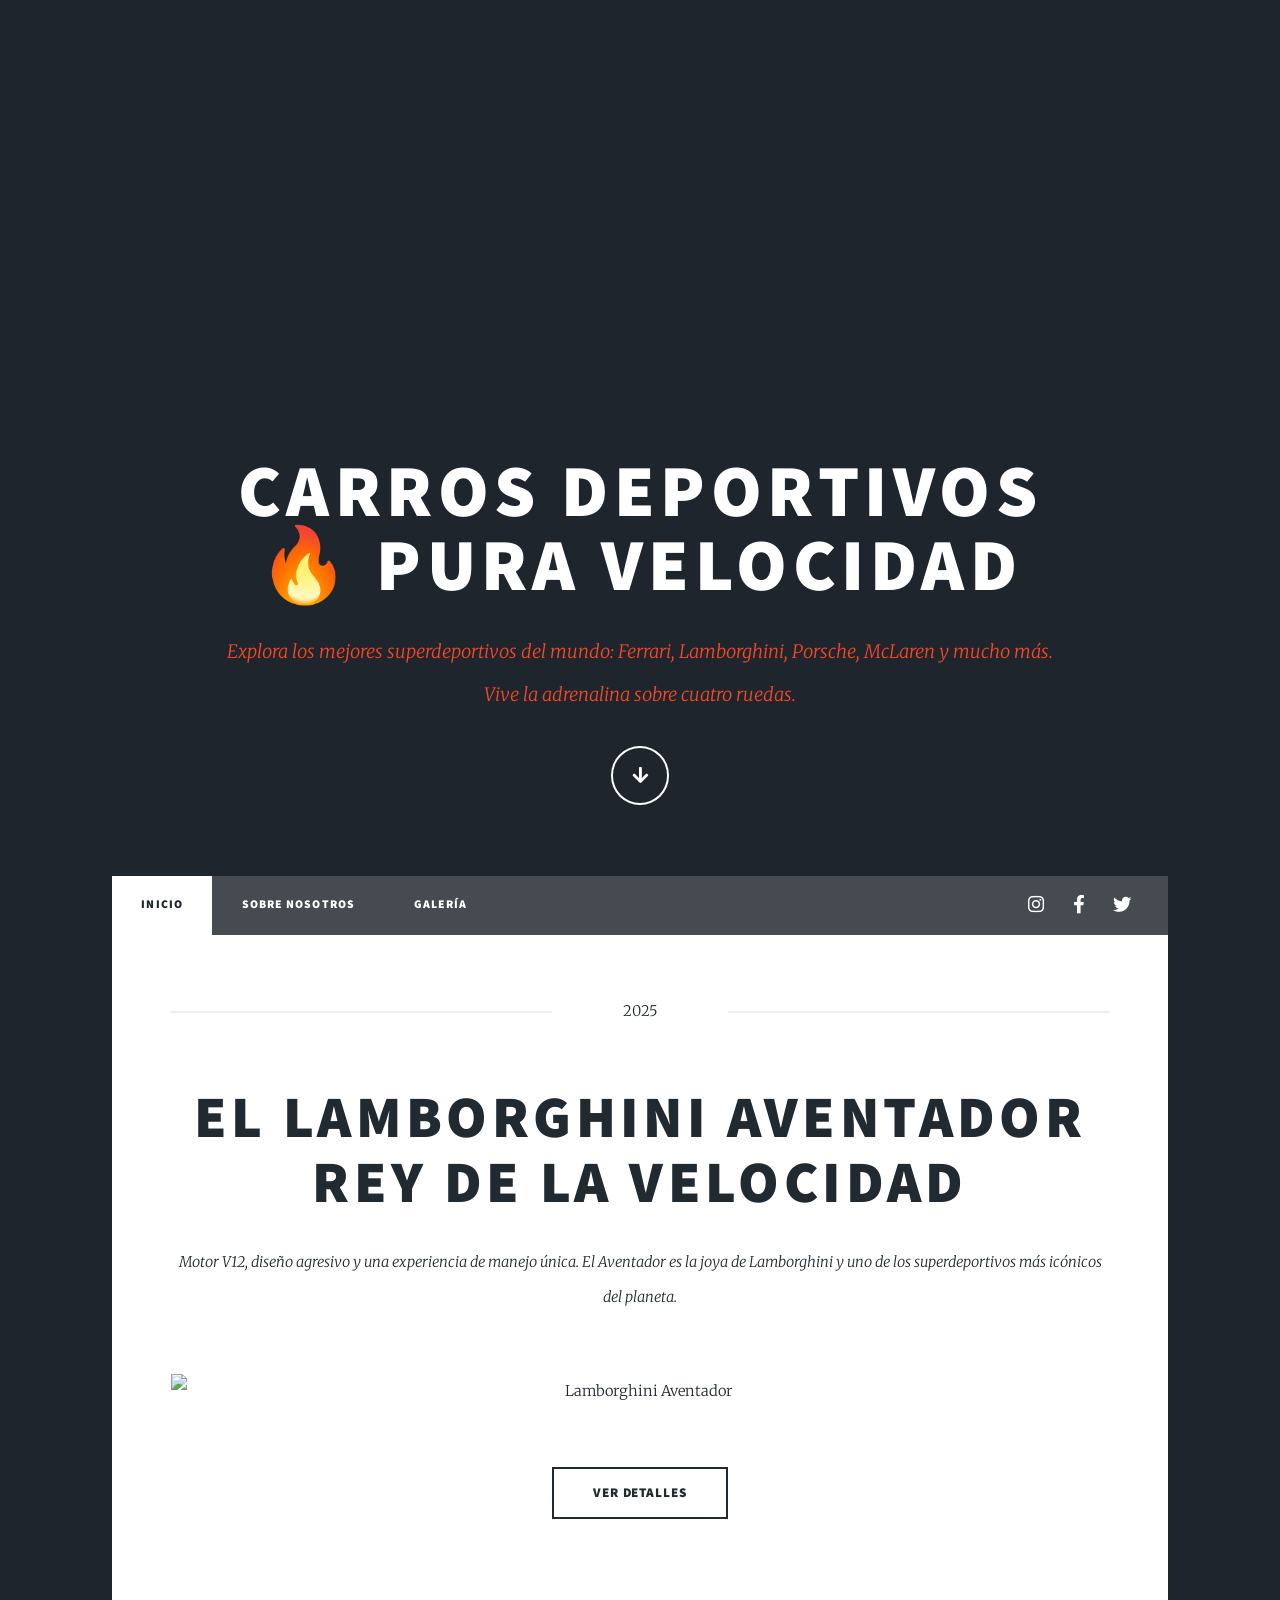
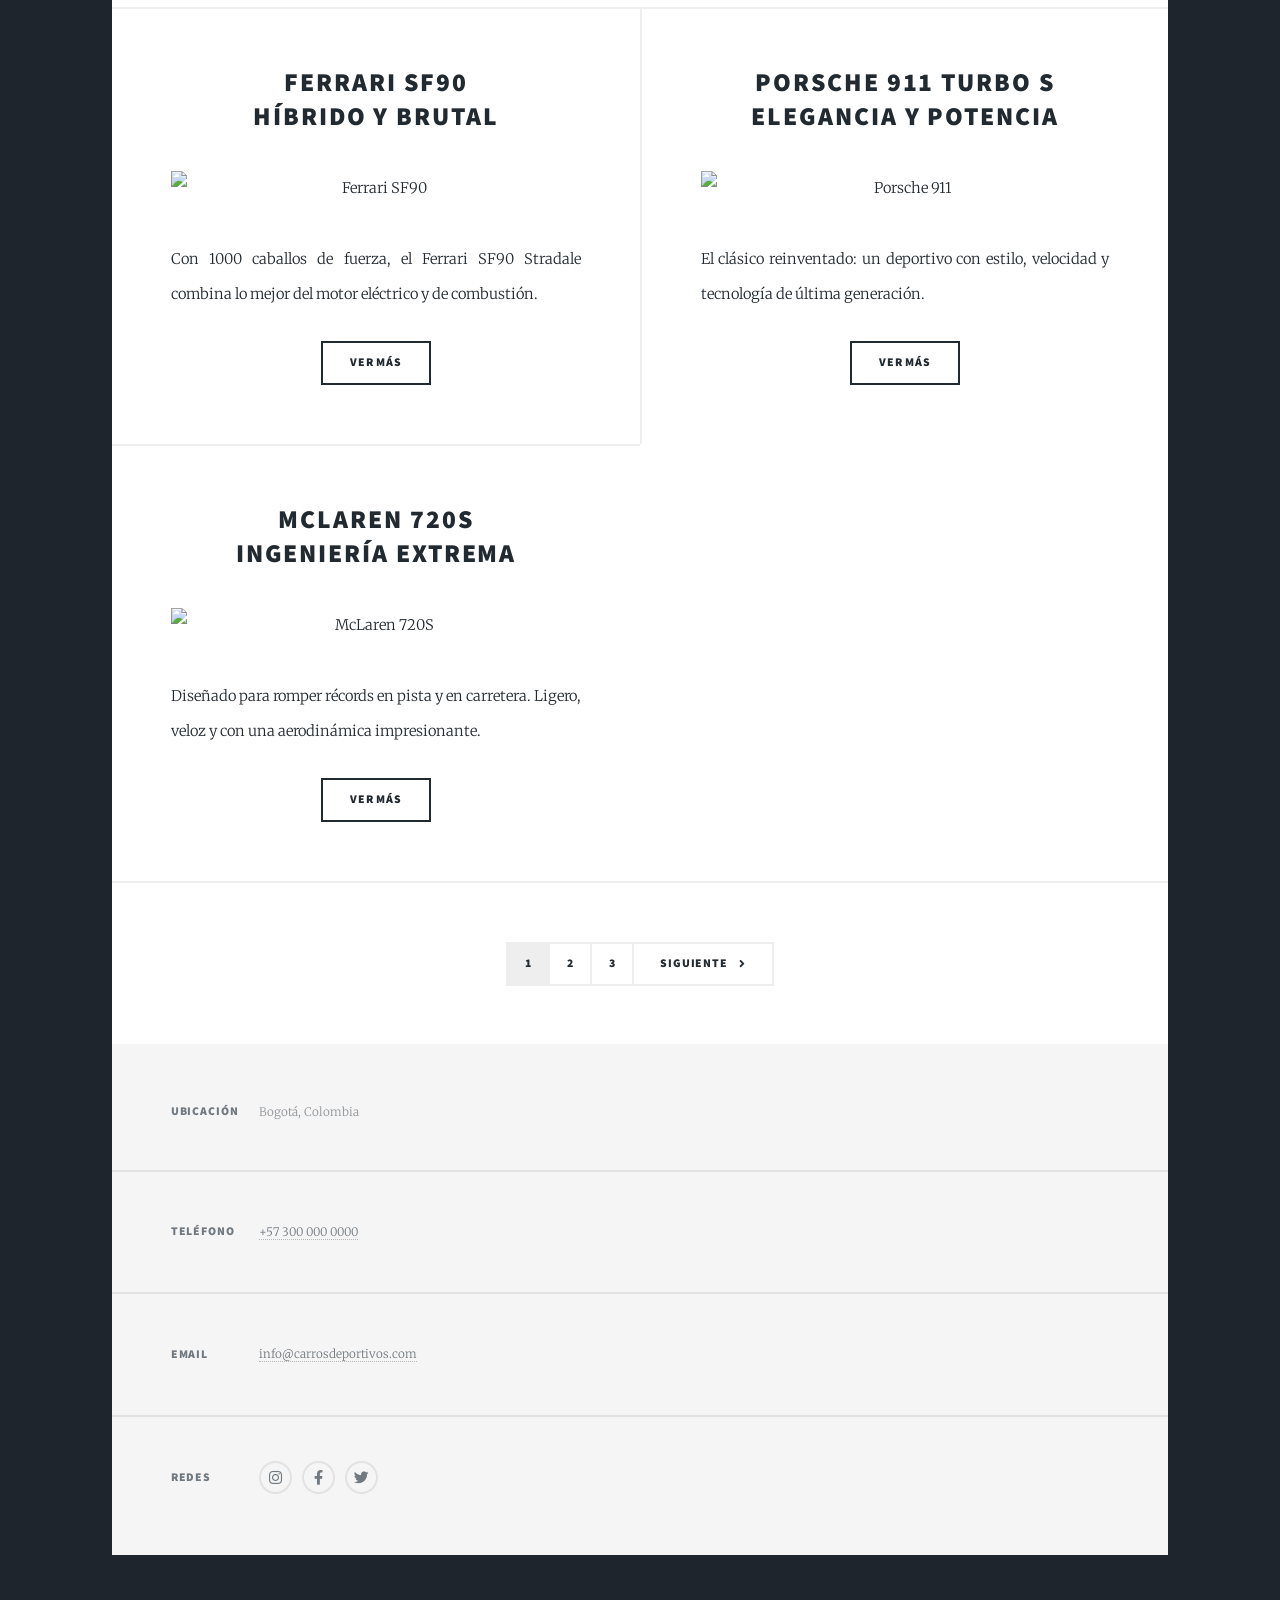
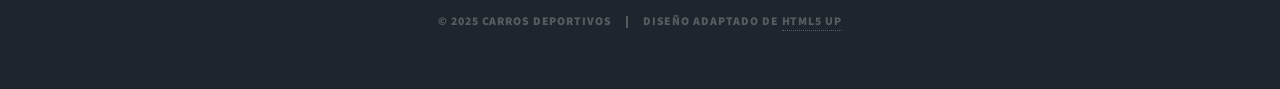
==== commit 2729cbae: "Update index.html" ====
--- a/index.html
+++ b/index.html
@@ -32,7 +32,7 @@
 					<nav id="nav">
 						<ul class="links">
 							<li class="active"><a href="index.html">Inicio</a></li>
-							<li><a href="generic.html">Modelos</a></li>
+							<li><a href="generic.html">Sobre nosotros</a></li>
 							<li><a href="elements.html">Galería</a></li>
 						</ul>
 						<ul class="icons">
@@ -54,7 +54,7 @@
 									<p>Motor V12, diseño agresivo y una experiencia de manejo única. 
 									El Aventador es la joya de Lamborghini y uno de los superdeportivos más icónicos del planeta.</p>
 								</header>
-								<a href="#" class="image main"><img src="images/carros1.jpg" alt="Lamborghini Aventador" /></a>
+								<a href="#" class="image main"><img src="https://hips.hearstapps.com/es.h-cdn.co/cades/contenidos/48896/lamborghini-aventador_s_roadster-2018-1600-01.jpg" alt="Lamborghini Aventador" /></a>
 								<ul class="actions special">
 									<li><a href="#" class="button large">Ver Detalles</a></li>
 								</ul>
@@ -76,7 +76,7 @@
 									<header>
 										<h2><a href="#">Porsche 911 Turbo S<br /> Elegancia y Potencia</a></h2>
 									</header>
-									<a href="#" class="image fit"><img src="images/porsche.jpg" alt="Porsche 911" /></a>
+									<a href="#" class="image fit"><img src="https://media.revistagq.com/photos/5e6219f083d18a0008aeb7aa/16:9/w_1344,h_756,c_limit/porsche-911-turbo-s.jpg" alt="Porsche 911" /></a>
 									<p>El clásico reinventado: un deportivo con estilo, velocidad y tecnología de última generación.</p>
 									<ul class="actions special">
 										<li><a href="#" class="button">Ver Más</a></li>
@@ -86,7 +86,7 @@
 									<header>
 										<h2><a href="#">McLaren 720S<br /> Ingeniería Extrema</a></h2>
 									</header>
-									<a href="#" class="image fit"><img src="images/mclaren.jpg" alt="McLaren 720S" /></a>
+									<a href="#" class="image fit"><img src="https://res.cloudinary.com/unix-center/image/upload/c_limit,dpr_3.0,f_auto,fl_progressive,g_center,h_580,q_75,w_906/ctjvjtjfxqavguj60uss.jpg" alt="McLaren 720S" /></a>
 									<p>Diseñado para romper récords en pista y en carretera. Ligero, veloz y con una aerodinámica impresionante.</p>
 									<ul class="actions special">
 										<li><a href="#" class="button">Ver Más</a></li>
@@ -151,3 +151,8 @@
 	</body>
 </html>
 
+
+
+
+
+
